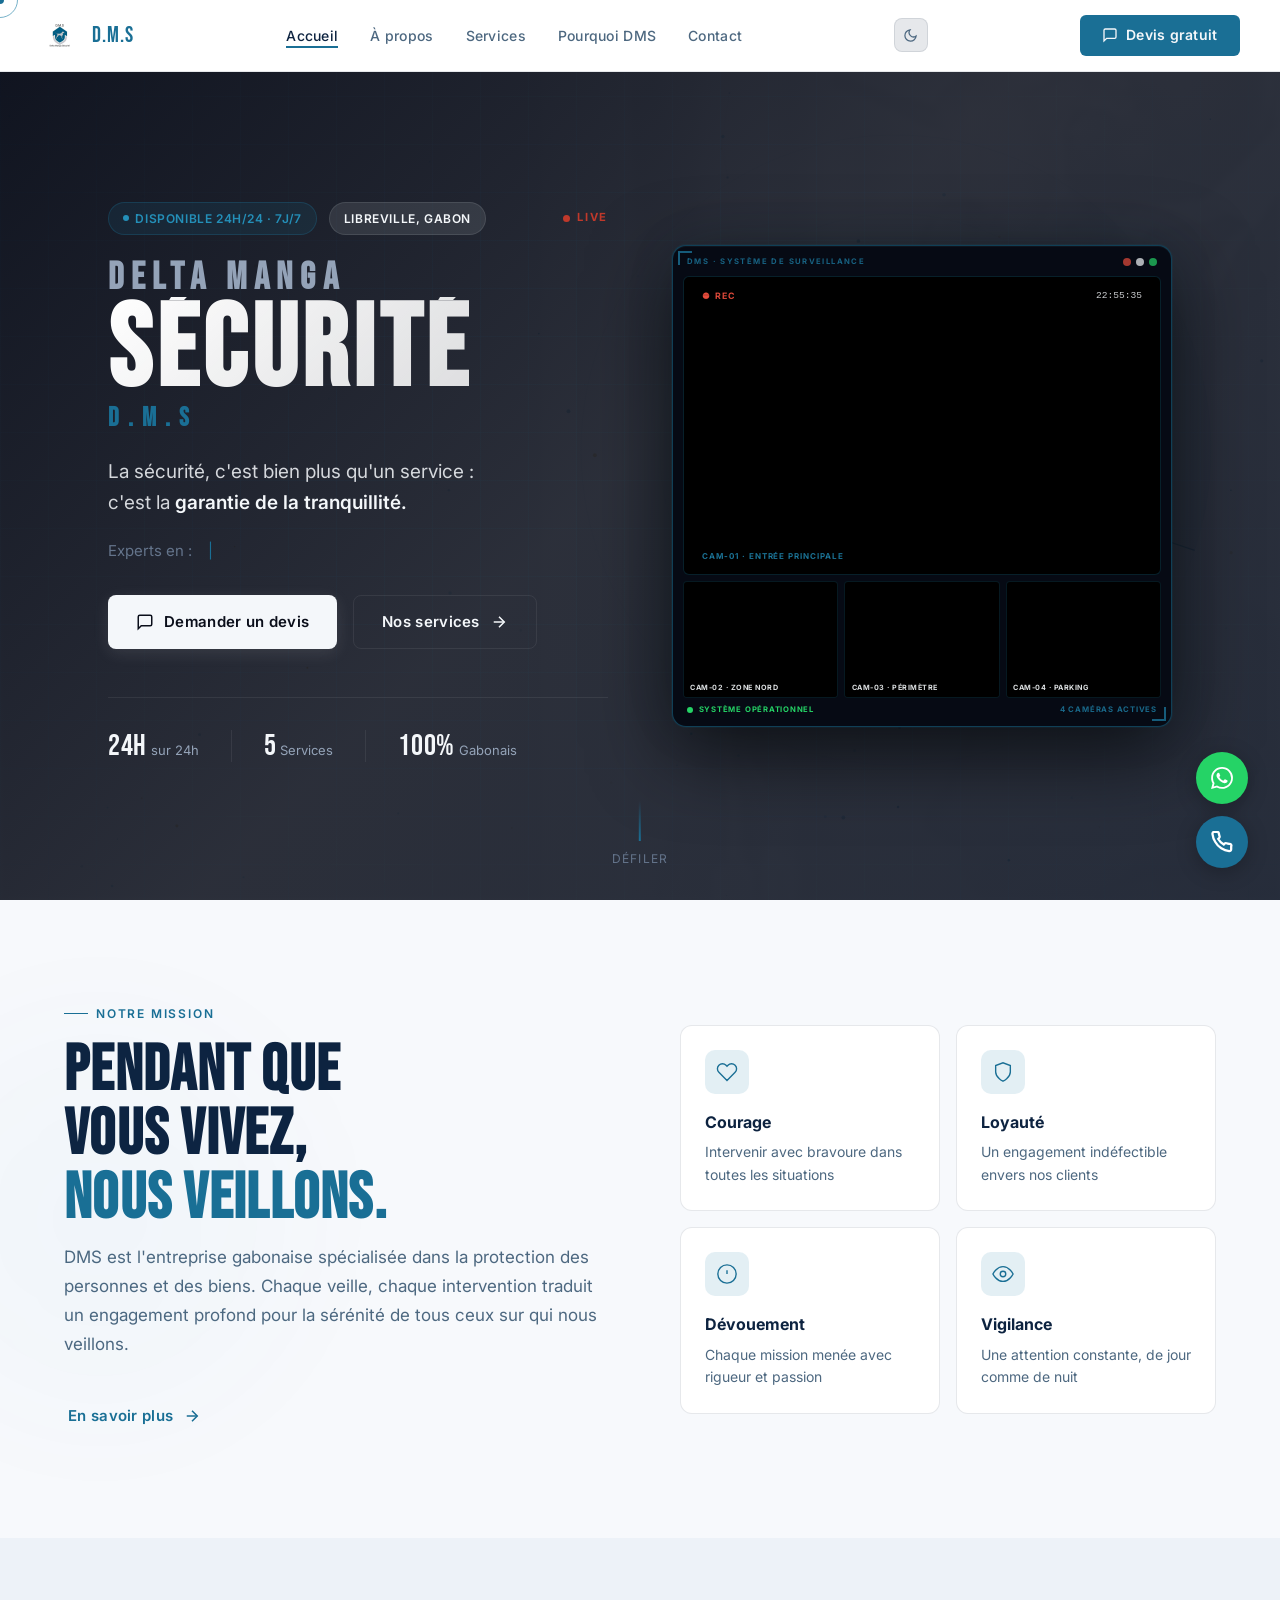
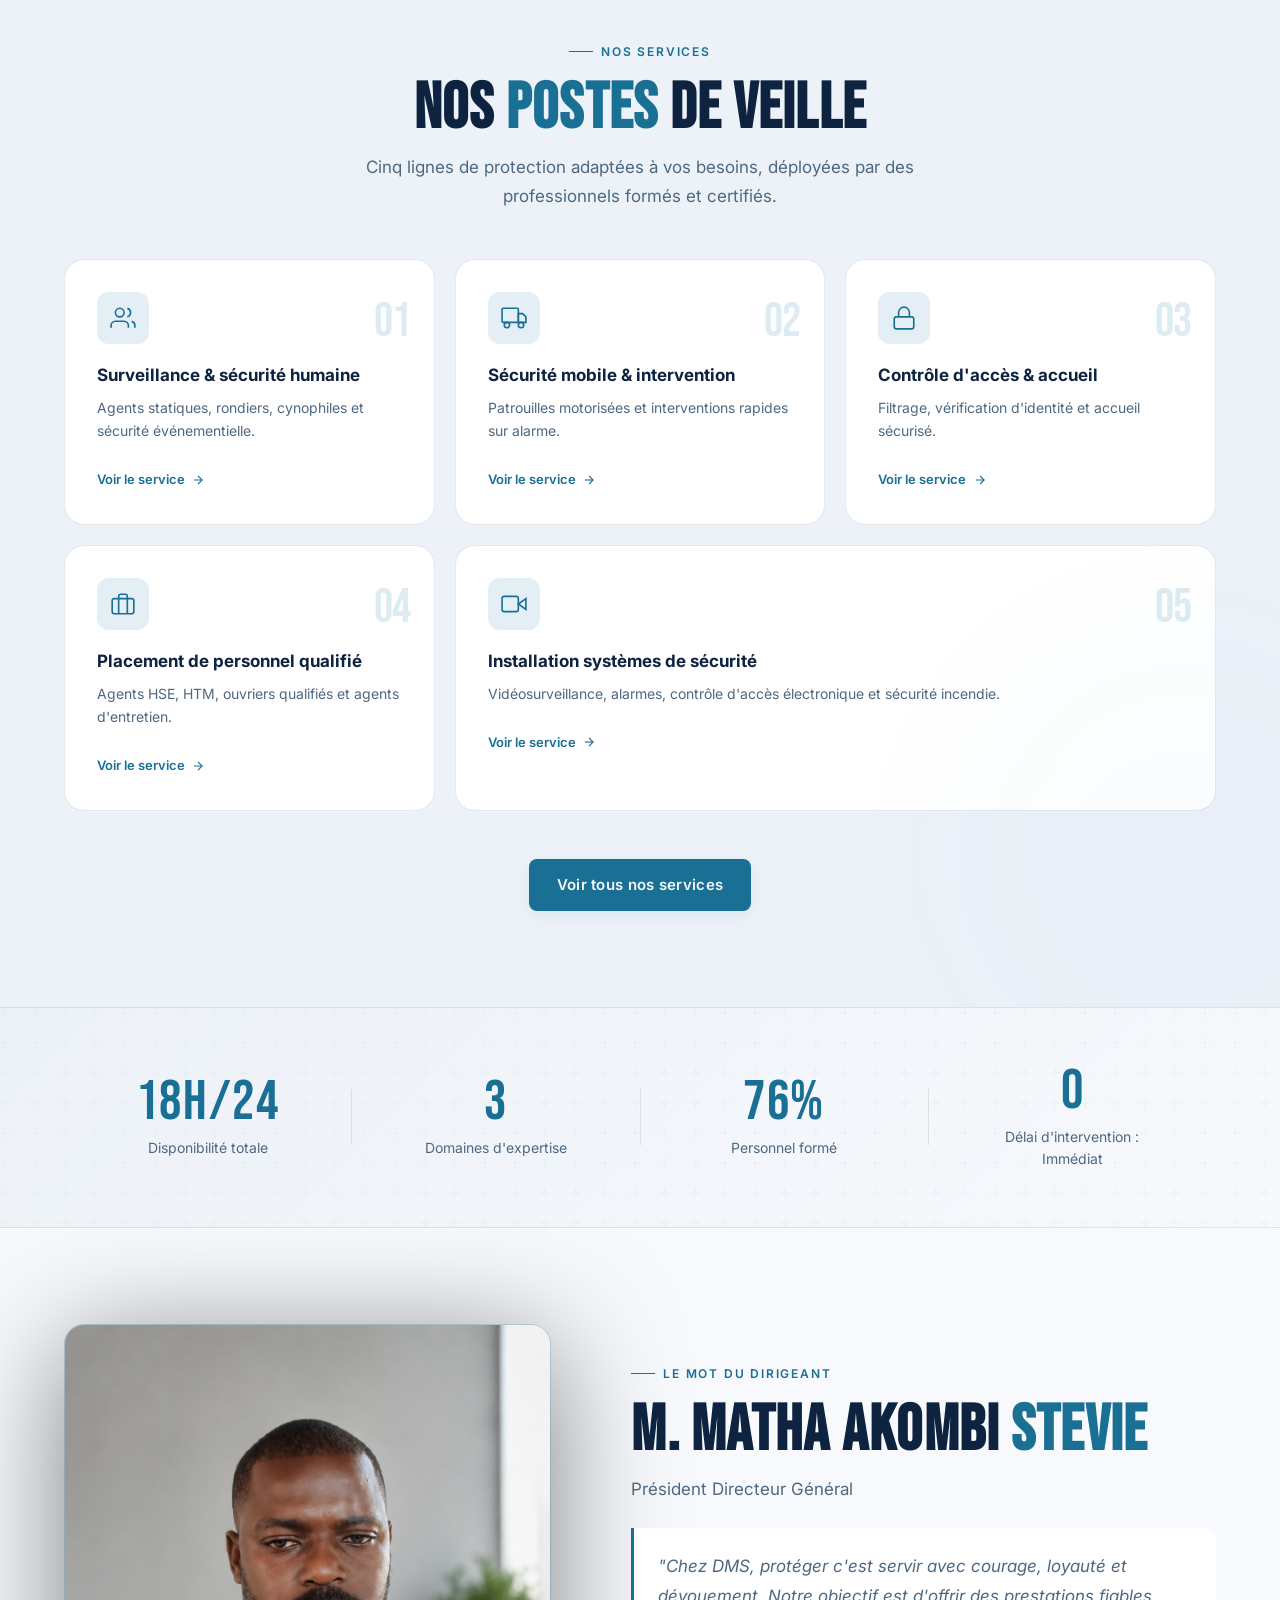
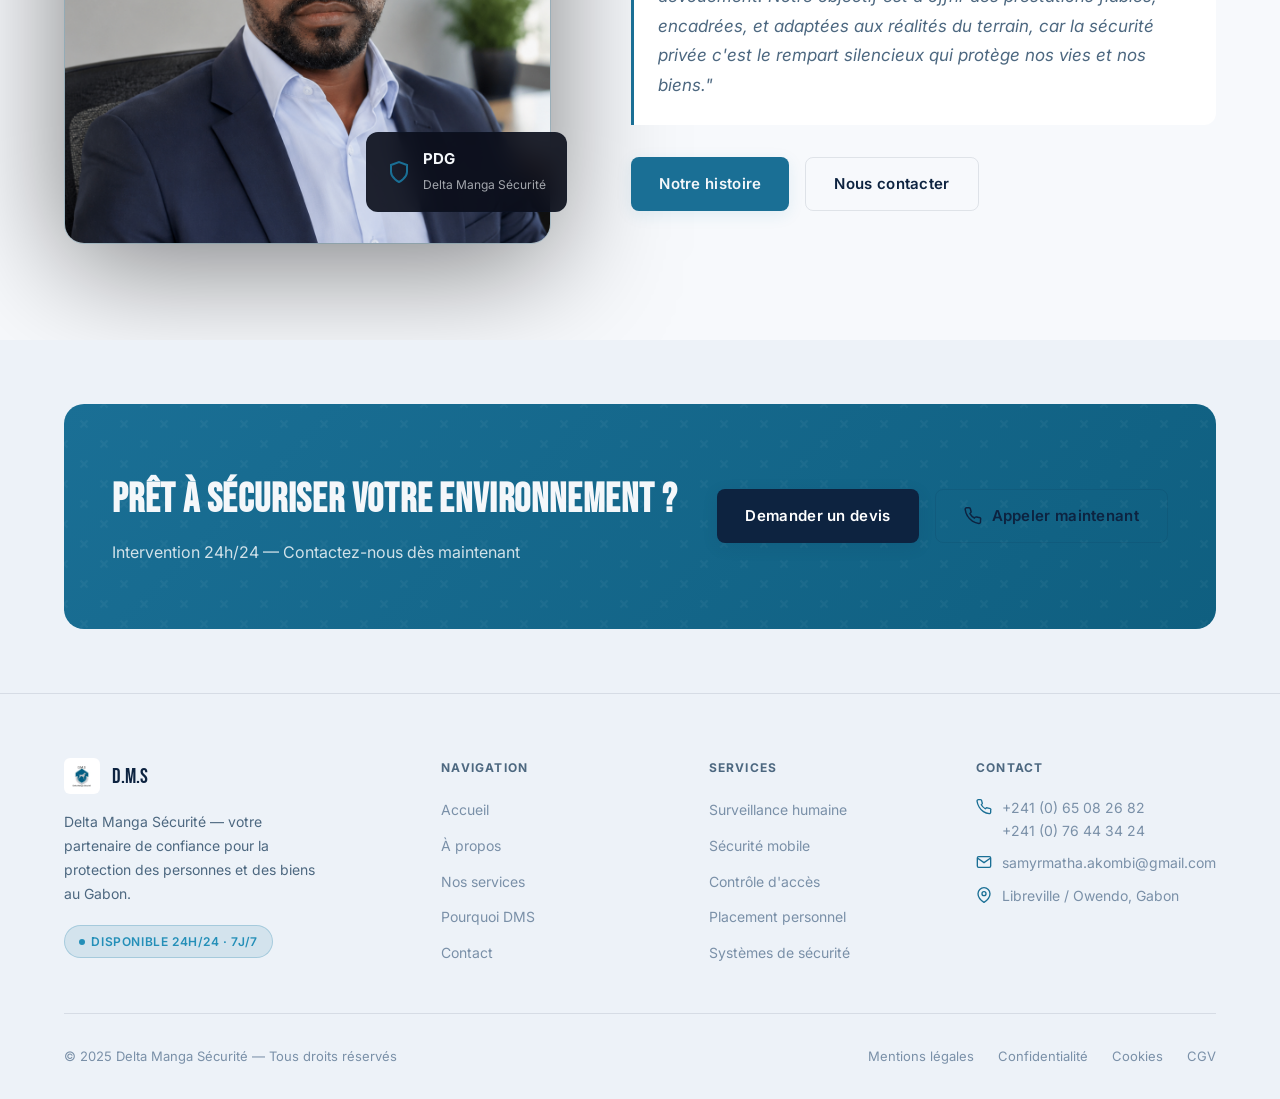
==== index.html @ adcd8670 "first commit" ====
<!DOCTYPE html>
<html lang="fr" data-theme="light">
<head>
  <meta charset="UTF-8">
  <meta name="viewport" content="width=device-width, initial-scale=1.0">
  <meta name="description" content="Delta Manga Sécurité (DMS) — Votre partenaire sécurité au Gabon. Surveillance humaine, intervention mobile, contrôle d'accès, placement de personnel qualifié à Libreville. Disponible 24h/24.">
  <meta name="keywords" content="sécurité gabon, gardiennage libreville, surveillance privée, DMS, Delta Manga Sécurité, sécurité entreprise gabon, agent de sécurité libreville, protection personnes biens gabon">
  <meta name="author" content="Delta Manga Sécurité">
  <title>Delta Manga Sécurité — Votre sécurité, notre préoccupation</title>
  <meta name="robots" content="index, follow">
  <meta name="revisit-after" content="7 days">
  <meta name="geo.region" content="GA">
  <meta name="geo.placename" content="Libreville, Gabon">
  <meta name="geo.position" content="0.3901;9.4544">
  <meta name="ICBM" content="0.3901, 9.4544">

  <!-- Open Graph -->
  <meta property="og:type" content="website">
  <meta property="og:title" content="Delta Manga Sécurité — Sécurité privée au Gabon">
  <meta property="og:description" content="Surveillance humaine, intervention mobile, contrôle d'accès, placement de personnel. Entreprise de sécurité basée à Libreville, Gabon. Disponible 24h/24.">
  <meta property="og:url" content="https://www.dms-gabon.com/">
  <meta property="og:image" content="https://www.dms-gabon.com/assets/img/og-image.jpg">
  <meta property="og:image:width" content="1200">
  <meta property="og:image:height" content="630">
  <meta property="og:locale" content="fr_FR">
  <meta property="og:site_name" content="Delta Manga Sécurité">

  <!-- Twitter Card -->
  <meta name="twitter:card" content="summary_large_image">
  <meta name="twitter:title" content="Delta Manga Sécurité — Sécurité privée au Gabon">
  <meta name="twitter:description" content="Surveillance humaine, intervention mobile, contrôle d'accès, placement de personnel. Disponible 24h/24 à Libreville, Gabon.">
  <meta name="twitter:image" content="https://www.dms-gabon.com/assets/img/og-image.jpg">

  <link rel="canonical" href="https://www.dms-gabon.com/">
  <link rel="icon" type="image/png" href="assets/img/favicon.png">
  <link rel="stylesheet" href="css/style.css">
  <link rel="stylesheet" href="css/home.css">
</head>
<body>

  <!-- Scripts injectent nav/footer -->
  <script src="js/components.js"></script>

  <!-- ═══════════════════════════════════════════════════
       HERO
  ════════════════════════════════════════════════════ -->
  <section class="hero" id="home">
    <canvas id="hero-canvas" class="hero-canvas"></canvas>

    <!-- Background layers -->
    <div class="hero-bg">
      <div class="hero-bg-img"></div>
      <video class="hero-video" autoplay muted loop playsinline aria-hidden="true">
        <source src="assets/videos/video-1.mp4" type="video/mp4">
      </video>
      <div class="hero-bg-overlay"></div>
    </div>

    <!-- Grid pattern -->
    <div class="hero-grid"></div>

    <!-- Content -->
    <div class="container">
      <div class="hero-inner">

        <div class="hero-content" data-reveal>
          <div class="hero-badge" data-reveal data-delay="100">
            <span class="badge badge-teal">
              <span class="badge-dot"></span>
              Disponible 24h/24 · 7j/7
            </span>
            <span class="badge badge-gold">Libreville, Gabon</span>
            <span class="hero-live-dot">LIVE</span>
          </div>

          <h1 class="hero-title" data-reveal data-delay="200">
            <span class="hero-title-sub">DELTA MANGA</span>
            <span class="hero-title-main">SÉCURITÉ</span>
            <span class="hero-title-accent">D.M.S</span>
          </h1>

          <p class="hero-lead" data-reveal data-delay="300">
            La sécurité, c'est bien plus qu'un service :<br>
            c'est la <em>garantie de la tranquillité.</em>
          </p>

          <p class="hero-typing-wrap" data-reveal data-delay="400">
            <span class="hero-typing-prefix">Experts en :</span>
            <span data-typing='["Surveillance humaine","Sécurité mobile","Contrôle d'\''accès","Placement de personnel","Systèmes de sécurité"]' class="hero-typing"></span>
            <span class="hero-cursor">|</span>
          </p>

          <div class="hero-actions" data-reveal data-delay="500">
            <a href="contact.html" class="btn btn-gold">
              <svg viewBox="0 0 24 24" fill="none" stroke="currentColor" stroke-width="2"><path d="M21 15a2 2 0 0 1-2 2H7l-4 4V5a2 2 0 0 1 2-2h14a2 2 0 0 1 2 2z"/></svg>
              Demander un devis
            </a>
            <a href="services.html" class="btn btn-outline">
              Nos services
              <svg viewBox="0 0 24 24" fill="none" stroke="currentColor" stroke-width="2"><line x1="5" y1="12" x2="19" y2="12"/><polyline points="12 5 19 12 12 19"/></svg>
            </a>
          </div>

          <div class="hero-stats" data-reveal data-delay="600">
            <div class="hero-stat">
              <span class="hero-stat-num"><span data-counter="24" data-suffix="h">0</span></span>
              <span class="hero-stat-label">sur 24h</span>
            </div>
            <div class="hero-stat-sep"></div>
            <div class="hero-stat">
              <span class="hero-stat-num"><span data-counter="5" data-suffix="">0</span></span>
              <span class="hero-stat-label">Services</span>
            </div>
            <div class="hero-stat-sep"></div>
            <div class="hero-stat">
              <span class="hero-stat-num"><span data-counter="100" data-suffix="%">0</span></span>
              <span class="hero-stat-label">Gabonais</span>
            </div>
          </div>
        </div>

        <!-- Surveillance Monitor Display -->
        <div class="hero-monitor-wrap" data-reveal="right" data-delay="300">
          <div class="hero-monitor">

            <div class="hero-monitor-header">
              <span class="hero-monitor-brand">DMS · Système de Surveillance</span>
              <div class="hero-monitor-controls">
                <span class="ctrl ctrl-red"></span>
                <span class="ctrl ctrl-yellow"></span>
                <span class="ctrl ctrl-green"></span>
              </div>
            </div>

            <div class="hero-monitor-screen">
              <video class="hero-monitor-video" autoplay muted loop playsinline>
                <source src="assets/videos/video-1.mp4" type="video/mp4">
              </video>
              <div class="hero-monitor-overlay">
                <div class="hero-monitor-top">
                  <span class="hero-monitor-rec">● REC</span>
                  <span class="hero-monitor-time" id="monitor-time">--:--:--</span>
                </div>
                <div class="hero-monitor-scanlines"></div>
                <div class="hero-monitor-cam-label">CAM-01 · ENTRÉE PRINCIPALE</div>
              </div>
            </div>

            <div class="hero-monitor-feeds">
              <div class="hero-feed-item">
                <video autoplay muted loop playsinline class="hero-feed-video">
                  <source src="assets/videos/video-2.mp4" type="video/mp4">
                </video>
                <span class="hero-feed-label">CAM-02 · Zone Nord</span>
              </div>
              <div class="hero-feed-item">
                <video autoplay muted loop playsinline class="hero-feed-video">
                  <source src="assets/videos/video-3.mp4" type="video/mp4">
                </video>
                <span class="hero-feed-label">CAM-03 · Périmètre</span>
              </div>
              <div class="hero-feed-item">
                <video autoplay muted loop playsinline class="hero-feed-video">
                  <source src="assets/videos/video-4.mp4" type="video/mp4">
                </video>
                <span class="hero-feed-label">CAM-04 · Parking</span>
              </div>
            </div>

            <div class="hero-monitor-statusbar">
              <span class="monitor-status-ok">Système opérationnel</span>
              <span class="monitor-status-count">4 caméras actives</span>
            </div>

          </div>
        </div>

      </div>
    </div>

    <!-- Scroll indicator -->
    <div class="hero-scroll">
      <div class="hero-scroll-line"></div>
      <span>Défiler</span>
    </div>
  </section>

  <!-- ═══════════════════════════════════════════════════
       MANIFESTE
  ════════════════════════════════════════════════════ -->
  <section class="manifeste section-pad">
    <div class="container">
      <div class="manifeste-inner">

        <div class="manifeste-left" data-reveal="left">
          <p class="section-tag">Notre mission</p>
          <h2 class="section-title">
            Pendant que<br>vous vivez,<br><span>nous veillons.</span>
          </h2>
          <p class="section-subtitle">
            DMS est l'entreprise gabonaise spécialisée dans la protection des personnes
            et des biens. Chaque veille, chaque intervention traduit un engagement profond
            pour la sérénité de tous ceux sur qui nous veillons.
          </p>
          <a href="a-propos.html" class="btn btn-ghost mt-2">
            En savoir plus
            <svg viewBox="0 0 24 24" fill="none" stroke="currentColor" stroke-width="2"><line x1="5" y1="12" x2="19" y2="12"/><polyline points="12 5 19 12 12 19"/></svg>
          </a>
        </div>

        <div class="manifeste-right" data-reveal="right">
          <!-- Values -->
          <div class="values-grid">
            <div class="value-item" data-tilt>
              <div class="value-icon">
                <svg viewBox="0 0 24 24" fill="none" stroke="currentColor" stroke-width="1.5"><path d="M20.84 4.61a5.5 5.5 0 0 0-7.78 0L12 5.67l-1.06-1.06a5.5 5.5 0 0 0-7.78 7.78l1.06 1.06L12 21.23l7.78-7.78 1.06-1.06a5.5 5.5 0 0 0 0-7.78z"/></svg>
              </div>
              <h3>Courage</h3>
              <p>Intervenir avec bravoure dans toutes les situations</p>
            </div>
            <div class="value-item" data-tilt>
              <div class="value-icon">
                <svg viewBox="0 0 24 24" fill="none" stroke="currentColor" stroke-width="1.5"><path d="M12 22s8-4 8-10V5l-8-3-8 3v7c0 6 8 10 8 10z"/></svg>
              </div>
              <h3>Loyauté</h3>
              <p>Un engagement indéfectible envers nos clients</p>
            </div>
            <div class="value-item" data-tilt>
              <div class="value-icon">
                <svg viewBox="0 0 24 24" fill="none" stroke="currentColor" stroke-width="1.5"><circle cx="12" cy="12" r="10"/><line x1="12" y1="8" x2="12" y2="12"/><line x1="12" y1="16" x2="12.01" y2="16"/></svg>
              </div>
              <h3>Dévouement</h3>
              <p>Chaque mission menée avec rigueur et passion</p>
            </div>
            <div class="value-item" data-tilt>
              <div class="value-icon">
                <svg viewBox="0 0 24 24" fill="none" stroke="currentColor" stroke-width="1.5"><path d="M1 12s4-8 11-8 11 8 11 8-4 8-11 8-11-8-11-8z"/><circle cx="12" cy="12" r="3"/></svg>
              </div>
              <h3>Vigilance</h3>
              <p>Une attention constante, de jour comme de nuit</p>
            </div>
          </div>
        </div>

      </div>
    </div>

    <!-- Glow -->
    <div class="glow-orb" style="width:400px;height:400px;left:-100px;top:50%;background:rgba(30,127,166,.06);transform:translate(0,-50%);"></div>
  </section>

  <!-- ═══════════════════════════════════════════════════
       SERVICES APERÇU
  ════════════════════════════════════════════════════ -->
  <section class="services-preview section-pad" style="background:var(--deep)">
    <div class="container">

      <div class="text-center" data-reveal>
        <p class="section-tag" style="justify-content:center">Nos services</p>
        <h2 class="section-title">Nos <span>postes</span> de veille</h2>
        <p class="section-subtitle">
          Cinq lignes de protection adaptées à vos besoins,
          déployées par des professionnels formés et certifiés.
        </p>
      </div>

      <div class="services-grid mt-3">

        <div class="service-card" data-reveal data-delay="100" data-tilt>
          <div class="service-icon">
            <svg viewBox="0 0 24 24" fill="none" stroke="currentColor" stroke-width="1.5"><path d="M17 21v-2a4 4 0 0 0-4-4H5a4 4 0 0 0-4 4v2"/><circle cx="9" cy="7" r="4"/><path d="M23 21v-2a4 4 0 0 0-3-3.87M16 3.13a4 4 0 0 1 0 7.75"/></svg>
          </div>
          <div class="service-num">01</div>
          <h3 class="service-title">Surveillance &amp; sécurité humaine</h3>
          <p class="service-desc">Agents statiques, rondiers, cynophiles et sécurité événementielle.</p>
          <a href="services.html#surveillance" class="service-link">
            Voir le service
            <svg viewBox="0 0 24 24" fill="none" stroke="currentColor" stroke-width="2" width="14"><line x1="5" y1="12" x2="19" y2="12"/><polyline points="12 5 19 12 12 19"/></svg>
          </a>
        </div>

        <div class="service-card" data-reveal data-delay="200" data-tilt>
          <div class="service-icon">
            <svg viewBox="0 0 24 24" fill="none" stroke="currentColor" stroke-width="1.5"><rect x="1" y="3" width="15" height="13" rx="1"/><polygon points="16 8 20 8 23 11 23 16 16 16 16 8"/><circle cx="5.5" cy="18.5" r="2.5"/><circle cx="18.5" cy="18.5" r="2.5"/></svg>
          </div>
          <div class="service-num">02</div>
          <h3 class="service-title">Sécurité mobile &amp; intervention</h3>
          <p class="service-desc">Patrouilles motorisées et interventions rapides sur alarme.</p>
          <a href="services.html#mobile" class="service-link">
            Voir le service
            <svg viewBox="0 0 24 24" fill="none" stroke="currentColor" stroke-width="2" width="14"><line x1="5" y1="12" x2="19" y2="12"/><polyline points="12 5 19 12 12 19"/></svg>
          </a>
        </div>

        <div class="service-card" data-reveal data-delay="300" data-tilt>
          <div class="service-icon">
            <svg viewBox="0 0 24 24" fill="none" stroke="currentColor" stroke-width="1.5"><rect x="3" y="11" width="18" height="11" rx="2" ry="2"/><path d="M7 11V7a5 5 0 0 1 10 0v4"/></svg>
          </div>
          <div class="service-num">03</div>
          <h3 class="service-title">Contrôle d'accès &amp; accueil</h3>
          <p class="service-desc">Filtrage, vérification d'identité et accueil sécurisé.</p>
          <a href="services.html#acces" class="service-link">
            Voir le service
            <svg viewBox="0 0 24 24" fill="none" stroke="currentColor" stroke-width="2" width="14"><line x1="5" y1="12" x2="19" y2="12"/><polyline points="12 5 19 12 12 19"/></svg>
          </a>
        </div>

        <div class="service-card" data-reveal data-delay="400" data-tilt>
          <div class="service-icon">
            <svg viewBox="0 0 24 24" fill="none" stroke="currentColor" stroke-width="1.5"><path d="M20 7H4a2 2 0 0 0-2 2v10a2 2 0 0 0 2 2h16a2 2 0 0 0 2-2V9a2 2 0 0 0-2-2z"/><path d="M16 21V5a2 2 0 0 0-2-2h-4a2 2 0 0 0-2 2v16"/></svg>
          </div>
          <div class="service-num">04</div>
          <h3 class="service-title">Placement de personnel qualifié</h3>
          <p class="service-desc">Agents HSE, HTM, ouvriers qualifiés et agents d'entretien.</p>
          <a href="services.html#placement" class="service-link">
            Voir le service
            <svg viewBox="0 0 24 24" fill="none" stroke="currentColor" stroke-width="2" width="14"><line x1="5" y1="12" x2="19" y2="12"/><polyline points="12 5 19 12 12 19"/></svg>
          </a>
        </div>

        <div class="service-card service-card-wide" data-reveal data-delay="500" data-tilt>
          <div class="service-icon">
            <svg viewBox="0 0 24 24" fill="none" stroke="currentColor" stroke-width="1.5"><path d="M23 7l-7 5 7 5V7z"/><rect x="1" y="5" width="15" height="14" rx="2" ry="2"/></svg>
          </div>
          <div class="service-num">05</div>
          <h3 class="service-title">Installation systèmes de sécurité</h3>
          <p class="service-desc">Vidéosurveillance, alarmes, contrôle d'accès électronique et sécurité incendie.</p>
          <a href="services.html#systemes" class="service-link">
            Voir le service
            <svg viewBox="0 0 24 24" fill="none" stroke="currentColor" stroke-width="2" width="14"><line x1="5" y1="12" x2="19" y2="12"/><polyline points="12 5 19 12 12 19"/></svg>
          </a>
        </div>

      </div>

      <div class="text-center mt-3" data-reveal>
        <a href="services.html" class="btn btn-primary">Voir tous nos services</a>
      </div>
    </div>

    <!-- Glow -->
    <div class="glow-orb" style="width:500px;height:500px;right:-150px;bottom:-100px;background:rgba(30,127,166,.05);"></div>
  </section>

  <!-- ═══════════════════════════════════════════════════
       STATS BANDE
  ════════════════════════════════════════════════════ -->
  <section class="stats-band">
    <div class="container">
      <div class="stats-band-inner">
        <div class="stats-band-item" data-reveal>
          <span class="stats-band-num" data-counter="24" data-suffix="h/24">0</span>
          <span class="stats-band-label">Disponibilité totale</span>
        </div>
        <div class="stats-band-sep"></div>
        <div class="stats-band-item" data-reveal data-delay="100">
          <span class="stats-band-num" data-counter="5" data-suffix="">0</span>
          <span class="stats-band-label">Domaines d'expertise</span>
        </div>
        <div class="stats-band-sep"></div>
        <div class="stats-band-item" data-reveal data-delay="200">
          <span class="stats-band-num" data-counter="100" data-suffix="%">0</span>
          <span class="stats-band-label">Personnel formé</span>
        </div>
        <div class="stats-band-sep"></div>
        <div class="stats-band-item" data-reveal data-delay="300">
          <span class="stats-band-num" data-counter="0" data-suffix="" id="reaction-stat">0</span>
          <span class="stats-band-label">Délai d'intervention : Immédiat</span>
        </div>
      </div>
    </div>
  </section>

  <!-- ═══════════════════════════════════════════════════
       DIRIGEANT
  ════════════════════════════════════════════════════ -->
  <section class="dirigeant section-pad">
    <div class="container">
      <div class="dirigeant-inner">

        <div class="dirigeant-img-wrap" data-reveal="left">
          <div class="dirigeant-img-bg"></div>
          <img src="assets/img/dms-owner.png" alt="M. Matha Akombi Stevie — PDG DMS" class="dirigeant-img">
          <div class="dirigeant-badge">
            <svg viewBox="0 0 24 24" fill="none" stroke="currentColor" stroke-width="2"><path d="M12 22s8-4 8-10V5l-8-3-8 3v7c0 6 8 10 8 10z"/></svg>
            <div>
              <strong>PDG</strong>
              <span>Delta Manga Sécurité</span>
            </div>
          </div>
        </div>

        <div class="dirigeant-content" data-reveal="right">
          <p class="section-tag">Le mot du dirigeant</p>
          <h2 class="section-title">
            M. Matha Akombi <span>Stevie</span>
          </h2>
          <p class="section-subtitle" style="max-width:100%">
            Président Directeur Général
          </p>
          <blockquote class="dirigeant-quote">
            <p>
              "Chez DMS, protéger c'est servir avec courage, loyauté et dévouement.
              Notre objectif est d'offrir des prestations fiables, encadrées,
              et adaptées aux réalités du terrain, car la sécurité privée c'est
              le rempart silencieux qui protège nos vies et nos biens."
            </p>
          </blockquote>
          <div class="dirigeant-actions">
            <a href="a-propos.html" class="btn btn-primary">Notre histoire</a>
            <a href="contact.html" class="btn btn-outline">Nous contacter</a>
          </div>
        </div>

      </div>
    </div>
  </section>

  <!-- ═══════════════════════════════════════════════════
       CTA FINAL
  ════════════════════════════════════════════════════ -->
  <section class="section-pad-sm" style="background:var(--deep)">
    <div class="container">
      <div class="cta-banner" data-reveal>
        <div class="cta-banner-text">
          <h2 class="cta-banner-title">Prêt à sécuriser votre environnement ?</h2>
          <p class="cta-banner-sub">Intervention 24h/24 — Contactez-nous dès maintenant</p>
        </div>
        <div class="cta-banner-actions">
          <a href="contact.html" class="btn btn-gold">Demander un devis</a>
          <a href="tel:+24165082682" class="btn btn-outline">
            <svg viewBox="0 0 24 24" fill="none" stroke="currentColor" stroke-width="2" width="16"><path d="M22 16.92v3a2 2 0 0 1-2.18 2 19.79 19.79 0 0 1-8.63-3.07A19.5 19.5 0 0 1 4.69 12 19.79 19.79 0 0 1 1.62 3.38 2 2 0 0 1 3.61 1h3a2 2 0 0 1 2 1.72c.127.96.361 1.903.7 2.81a2 2 0 0 1-.45 2.11L7.91 8.69a16 16 0 0 0 6 6l.91-.91a2 2 0 0 1 2.11-.45c.907.339 1.85.573 2.81.7A2 2 0 0 1 22 16.92z"/></svg>
            Appeler maintenant
          </a>
        </div>
      </div>
    </div>
  </section>

  <script src="js/main.js"></script>
</body>
</html>
---- css/style.css ----
/* ============================================================
   DMS — DELTA MANGA SÉCURITÉ — Design System
   ============================================================ */

@import url('https://fonts.googleapis.com/css2?family=Bebas+Neue&family=Inter:wght@300;400;500;600;700;800&display=swap');

/* ── Variables (Light mode — default) ──────────────────── */
:root {
  --night:        #F7F9FC;
  --deep:         #EDF2F8;
  --marine:       #E2EAF4;
  --surface:      #FFFFFF;
  --teal:         #1A6F95;
  --teal-light:   #248FB8;
  --teal-glow:    rgba(30,127,166,.1);
  --gold:         #0D2340;
  --gold-light:   #1A3860;
  --gold-glow:    rgba(13,35,64,.1);
  --gold-btn-text:#FFFFFF;
  --white:        #0D2340;
  --muted:        #4D6880;
  --dim:          #7A90A8;
  --red:          #C0392B;
  --border:       rgba(13,35,64,.1);
  --border-teal:  rgba(30,127,166,.2);

  --font-title:   'Bebas Neue', sans-serif;
  --font-body:    'Inter', sans-serif;

  --ease:         cubic-bezier(0.16,1,0.3,1);
  --ease-in:      cubic-bezier(0.4,0,1,1);
  --fast:         150ms;
  --mid:          300ms;
  --slow:         600ms;
  --slower:       900ms;

  --nav-h:        72px;
  --container:    1200px;
  --radius:       12px;
  --radius-lg:    20px;
}

/* ── Dark Mode ──────────────────────────────────────────── */
html[data-theme="dark"] {
  --night:        #0A0E1A;
  --deep:         #0D1526;
  --marine:       #111827;
  --surface:      #151f35;
  --teal:         #1E7FA6;
  --teal-light:   #2DA8D8;
  --teal-glow:    rgba(30,127,166,.25);
  --gold:         #F4F7FA;
  --gold-light:   #FFFFFF;
  --gold-glow:    rgba(244,247,250,.1);
  --gold-btn-text:#0A0E1A;
  --white:        #F4F7FA;
  --muted:        #94A3B8;
  --dim:          #64748B;
  --red:          #C0392B;
  --border:       rgba(255,255,255,.07);
  --border-teal:  rgba(30,127,166,.3);
}

/* ── Reset ─────────────────────────────────────────────── */
*, *::before, *::after { box-sizing: border-box; margin: 0; padding: 0; }
html { scroll-behavior: smooth; font-size: 16px; }
body {
  font-family: var(--font-body);
  background: var(--night);
  color: var(--white);
  line-height: 1.6;
  overflow-x: hidden;
  cursor: none;
  transition: background .35s var(--ease), color .35s var(--ease);
}
img { display: block; max-width: 100%; }
a { text-decoration: none; color: inherit; }
ul { list-style: none; }
button { cursor: none; border: none; background: none; font-family: inherit; }
input, textarea, select { font-family: inherit; }

/* ── Custom Cursor ──────────────────────────────────────── */
.cursor-dot {
  position: fixed; z-index: 9999;
  width: 8px; height: 8px;
  background: var(--teal);
  border-radius: 50%;
  pointer-events: none;
  transform: translate(-50%,-50%);
  transition: transform .1s, width .2s var(--ease), height .2s var(--ease), background .2s;
}
.cursor-ring {
  position: fixed; z-index: 9998;
  width: 36px; height: 36px;
  border: 1.5px solid rgba(30,127,166,.6);
  border-radius: 50%;
  pointer-events: none;
  transform: translate(-50%,-50%);
  transition: transform .12s var(--ease), width .3s var(--ease), height .3s var(--ease), border-color .3s;
}
.cursor-dot.active  { width: 6px; height: 6px; background: var(--teal); }
.cursor-ring.active { width: 52px; height: 52px; border-color: var(--teal-light); }
@media (hover:none) { .cursor-dot,.cursor-ring { display:none; } body { cursor: auto; } button { cursor: pointer; } }

/* ── Page Loader (always dark) ──────────────────────────── */
#loader {
  position: fixed; inset: 0; z-index: 10000;
  background: #0A0E1A;
  display: flex; flex-direction: column; align-items: center; justify-content: center;
  gap: 1.5rem;
  transition: opacity .6s var(--ease), visibility .6s;
}
#loader.hidden { opacity: 0; visibility: hidden; }
.loader-logo {
  width: 80px; height: 80px;
  border-radius: 50%;
  display: flex; align-items: center; justify-content: center;
  animation: loaderPulse 1.4s ease-in-out infinite;
}
.loader-logo img { width: 60px; border-radius: 8px; }
.loader-bar {
  width: 200px; height: 2px;
  background: rgba(255,255,255,.1);
  border-radius: 2px; overflow: hidden;
}
.loader-bar-fill {
  height: 100%;
  background: linear-gradient(90deg, #1E7FA6, #F4F7FA);
  border-radius: 2px;
  animation: loaderFill 1.6s var(--ease) forwards;
}
.loader-text { font-size: .75rem; letter-spacing: .2em; color: #94A3B8; text-transform: uppercase; }
@keyframes loaderPulse { 0%,100%{box-shadow:0 0 0 0 rgba(30,127,166,.4)}50%{box-shadow:0 0 0 20px transparent} }
@keyframes loaderFill { from{width:0} to{width:100%} }

/* ── Scanlines (dark mode only) ─────────────────────────── */
html[data-theme="dark"] body::after {
  content: '';
  position: fixed; inset: 0; z-index: 1;
  background: repeating-linear-gradient(0deg,transparent,transparent 2px,rgba(0,0,0,.03) 2px,rgba(0,0,0,.03) 4px);
  pointer-events: none;
}

/* ── Container ──────────────────────────────────────────── */
.container { max-width: var(--container); margin: 0 auto; padding: 0 1.5rem; }

/* ── Navigation ─────────────────────────────────────────── */
.nav {
  position: fixed; top: 0; left: 0; right: 0; z-index: 1000;
  height: var(--nav-h);
  display: flex; align-items: center;
  padding: 0 2rem;
  background: var(--surface);
  border-bottom: 1px solid var(--border);
  transition: background .4s var(--ease), box-shadow .4s, border-color .4s;
}
html[data-theme="dark"] .nav {
  background: #0A0E1A;
}
.nav.scrolled {
  background: rgba(255,255,255,.97);
  backdrop-filter: blur(16px);
  box-shadow: 0 4px 24px rgba(0,0,0,.1);
  border-bottom-color: transparent;
}
html[data-theme="dark"] .nav.scrolled {
  background: rgba(10,14,26,.97);
  backdrop-filter: blur(16px);
  box-shadow: 0 1px 0 var(--border), 0 4px 24px rgba(0,0,0,.5);
  border-bottom-color: transparent;
}
.nav-inner {
  width: 100%; max-width: var(--container);
  margin: 0 auto;
  display: flex; align-items: center; justify-content: space-between;
}
.nav-logo {
  display: flex; align-items: center; gap: .75rem;
  font-family: var(--font-title);
  font-size: 1.4rem; letter-spacing: .05em;
  transition: opacity .2s;
}
.nav-logo:hover { opacity: .85; }
.nav-logo img { width: 40px; height: 40px; object-fit: contain; border-radius: 6px; }
.nav-logo span { color: var(--teal); }

.nav-links { display: flex; align-items: center; gap: 2rem; }
.nav-link {
  font-size: .875rem; font-weight: 500;
  color: var(--muted);
  position: relative; transition: color .2s;
  letter-spacing: .02em;
}
.nav-link::after {
  content: ''; position: absolute; bottom: -4px; left: 0;
  width: 0; height: 1.5px;
  background: var(--teal);
  transition: width .3s var(--ease);
}
.nav-link:hover, .nav-link.active { color: var(--white); }
.nav-link:hover::after, .nav-link.active::after { width: 100%; }

.nav-cta {
  display: inline-flex; align-items: center; gap: .5rem;
  padding: .6rem 1.4rem;
  background: var(--teal); color: #F4F7FA;
  border-radius: 6px;
  font-size: .875rem; font-weight: 600; letter-spacing: .02em;
  transition: background .2s, transform .2s, box-shadow .2s;
}
.nav-cta:hover { background: var(--teal-light); transform: translateY(-1px); box-shadow: 0 8px 24px var(--teal-glow); }

/* ── Theme Toggle ───────────────────────────────────────── */
.nav-theme-toggle {
  width: 34px; height: 34px;
  border-radius: 8px;
  display: flex; align-items: center; justify-content: center;
  background: var(--border);
  color: var(--muted);
  border: 1px solid var(--border);
  transition: background .2s, color .2s, transform .2s;
  flex-shrink: 0;
  cursor: pointer !important;
}
.nav-theme-toggle:hover { background: var(--teal-glow); color: var(--teal); transform: scale(1.05); }
.nav-theme-toggle svg { width: 15px; height: 15px; pointer-events: none; }
.theme-icon-moon { display: block; }
.theme-icon-sun  { display: none; }
html[data-theme="dark"] .theme-icon-moon { display: none; }
html[data-theme="dark"] .theme-icon-sun  { display: block; }

.nav-hamburger {
  display: none; flex-direction: column; gap: 5px;
  width: 32px; padding: 4px 0;
}
.nav-hamburger span {
  display: block; height: 2px; background: var(--white);
  border-radius: 2px;
  transition: transform .3s var(--ease), opacity .3s, width .3s;
}
.nav-hamburger.open span:nth-child(1) { transform: translateY(7px) rotate(45deg); }
.nav-hamburger.open span:nth-child(2) { opacity: 0; width: 0; }
.nav-hamburger.open span:nth-child(3) { transform: translateY(-7px) rotate(-45deg); }

.nav-drawer {
  position: fixed; top: var(--nav-h); left: 0; right: 0;
  background: var(--night);
  backdrop-filter: blur(20px);
  border-bottom: 1px solid var(--border);
  padding: 2rem 1.5rem;
  display: flex; flex-direction: column; gap: 1rem;
  transform: translateY(-110%);
  transition: transform .4s var(--ease);
  z-index: 999;
}
html[data-theme="dark"] .nav-drawer { background: rgba(10,14,26,.97); }
.nav-drawer.open { transform: translateY(0); }
.nav-drawer .nav-link {
  font-size: 1.125rem; color: var(--white);
  padding: .75rem 0; border-bottom: 1px solid var(--border);
}
.nav-drawer .nav-cta { width: fit-content; margin-top: .5rem; }

/* ── Section Commons ────────────────────────────────────── */
section { position: relative; overflow: hidden; }
.section-pad { padding: 6rem 0; }
.section-pad-sm { padding: 4rem 0; }

.section-tag {
  display: inline-flex; align-items: center; gap: .5rem;
  font-size: .75rem; font-weight: 600;
  letter-spacing: .15em; text-transform: uppercase;
  color: var(--teal); margin-bottom: 1rem;
}
.section-tag::before { content: ''; display: block; width: 24px; height: 1.5px; background: var(--teal); }

.section-title {
  font-family: var(--font-title);
  font-size: clamp(2.5rem, 5vw, 4rem);
  letter-spacing: .02em; line-height: 1;
  color: var(--white);
}
.section-title span { color: var(--teal); }
.section-title .gold { color: var(--gold); }

.section-subtitle {
  font-size: 1.0625rem; color: var(--muted);
  max-width: 560px; line-height: 1.7; margin-top: .75rem;
}

/* ── Reveal Animations ──────────────────────────────────── */
[data-reveal] { opacity:0; transform:translateY(32px); transition:opacity .7s var(--ease),transform .7s var(--ease); }
[data-reveal="left"]  { transform:translateX(-32px); }
[data-reveal="right"] { transform:translateX(32px); }
[data-reveal="scale"] { transform:scale(.95) translateY(16px); }
[data-reveal].revealed { opacity:1; transform:translateY(0) translateX(0) scale(1); }
[data-delay="100"]{transition-delay:.1s}[data-delay="200"]{transition-delay:.2s}
[data-delay="300"]{transition-delay:.3s}[data-delay="400"]{transition-delay:.4s}
[data-delay="500"]{transition-delay:.5s}[data-delay="600"]{transition-delay:.6s}

/* ── Buttons ────────────────────────────────────────────── */
.btn {
  display: inline-flex; align-items: center; gap: .625rem;
  padding: .875rem 1.75rem;
  border-radius: 8px; font-weight: 600; font-size: .9375rem;
  letter-spacing: .02em;
  transition: all .25s var(--ease);
  position: relative; overflow: hidden;
}
.btn::after { content:''; position:absolute; inset:0; background:rgba(255,255,255,0); transition:background .2s; }
.btn:hover::after { background:rgba(255,255,255,.06); }

.btn-primary { background:var(--teal); color:#F4F7FA; box-shadow:0 4px 16px var(--teal-glow); }
.btn-primary:hover { background:var(--teal-light); transform:translateY(-2px); box-shadow:0 8px 28px var(--teal-glow); }

.btn-gold { background:var(--gold); color:var(--gold-btn-text); box-shadow:0 4px 16px var(--gold-glow); }
.btn-gold:hover { background:var(--gold-light); transform:translateY(-2px); box-shadow:0 8px 28px var(--gold-glow); }

.btn-outline { border:1.5px solid var(--border); color:var(--white); background:transparent; }
.btn-outline:hover { border-color:var(--teal); color:var(--teal); transform:translateY(-2px); }

.btn-ghost { color:var(--teal); background:transparent; padding:.875rem .25rem; }
.btn-ghost:hover { color:var(--teal-light); }
.btn svg { width:18px; height:18px; flex-shrink:0; }

.ripple {
  position:absolute; border-radius:50%;
  background:rgba(255,255,255,.15);
  transform:scale(0); animation:rippleAnim .5s linear; pointer-events:none;
}
@keyframes rippleAnim { to{transform:scale(4);opacity:0} }

/* ── Cards ──────────────────────────────────────────────── */
.card {
  background:var(--surface); border:1px solid var(--border);
  border-radius:var(--radius-lg); padding:2rem;
  transition:transform .3s var(--ease),box-shadow .3s var(--ease),border-color .3s;
  box-shadow:0 2px 12px rgba(0,0,0,.06);
}
.card:hover {
  transform:translateY(-6px); border-color:var(--border-teal);
  box-shadow:0 20px 48px rgba(0,0,0,.12),0 0 0 1px var(--border-teal);
}
html[data-theme="dark"] .card { box-shadow:none; }
html[data-theme="dark"] .card:hover {
  box-shadow:0 20px 48px rgba(0,0,0,.4),0 0 0 1px var(--border-teal),inset 0 1px 0 rgba(255,255,255,.06);
}

/* ── Stats ──────────────────────────────────────────────── */
.stat-number { font-family:var(--font-title); font-size:3.5rem; letter-spacing:.02em; line-height:1; color:var(--teal); }
.stat-number .unit { color:var(--white); }
.stat-label { font-size:.875rem; color:var(--muted); margin-top:.25rem; }

/* ── Divider ────────────────────────────────────────────── */
.divider { height:1px; background:linear-gradient(90deg,transparent,var(--teal),transparent); margin:0; opacity:.3; }

/* ── Badge ──────────────────────────────────────────────── */
.badge {
  display:inline-flex; align-items:center; gap:.4rem;
  padding:.35rem .875rem; border-radius:100px;
  font-size:.75rem; font-weight:600; letter-spacing:.05em; text-transform:uppercase;
}
.badge-teal { background:rgba(30,127,166,.12); color:var(--teal-light); border:1px solid rgba(30,127,166,.25); }
.badge-gold { background:var(--gold-glow); color:var(--gold); border:1px solid var(--gold-glow); }
html[data-theme="dark"] .badge-gold { background:rgba(244,247,250,.1); color:#F4F7FA; border-color:rgba(244,247,250,.2); }
.badge-red  { background:rgba(192,57,43,.12); color:#E74C3C; border:1px solid rgba(192,57,43,.25); }
.badge-dot { width:6px; height:6px; border-radius:50%; background:currentColor; animation:dotPulse 2s ease-in-out infinite; }
@keyframes dotPulse { 0%,100%{opacity:1}50%{opacity:.4} }

/* ── Float buttons ──────────────────────────────────────── */
.float-actions { position:fixed; bottom:2rem; right:2rem; display:flex; flex-direction:column; gap:.75rem; z-index:500; }
.float-btn {
  width:52px; height:52px; border-radius:50%;
  display:flex; align-items:center; justify-content:center;
  box-shadow:0 4px 20px rgba(0,0,0,.25);
  transition:transform .25s var(--ease),box-shadow .25s;
  cursor:pointer !important;
}
.float-btn:hover { transform:scale(1.1); }
.float-btn-wa { background:#25D366; }
.float-btn-call { background:var(--teal); }
.float-btn svg { width:22px; height:22px; color:white; }

/* ── Footer ─────────────────────────────────────────────── */
.footer {
  background:var(--deep);
  border-top:1px solid var(--border);
  padding:4rem 0 2rem;
}
html[data-theme="dark"] .footer { background:#060810; }
.footer-grid { display:grid; grid-template-columns:1.5fr 1fr 1fr 1fr; gap:3rem; margin-bottom:3rem; }
.footer-logo { display:flex; align-items:center; gap:.75rem; font-family:var(--font-title); font-size:1.3rem; margin-bottom:1rem; }
.footer-logo img { width:36px; border-radius:6px; }
.footer-tagline { font-size:.875rem; color:var(--muted); line-height:1.7; max-width:260px; }
.footer-col-title { font-size:.75rem; font-weight:700; letter-spacing:.1em; text-transform:uppercase; color:var(--muted); margin-bottom:1.25rem; }
.footer-links { display:flex; flex-direction:column; gap:.625rem; }
.footer-link { font-size:.875rem; color:var(--dim); transition:color .2s; }
.footer-link:hover { color:var(--teal); }
.footer-contact-item { display:flex; align-items:flex-start; gap:.625rem; font-size:.875rem; color:var(--dim); margin-bottom:.625rem; }
.footer-contact-item svg { width:16px; height:16px; color:var(--teal); flex-shrink:0; margin-top:2px; }
.footer-bottom { padding-top:2rem; border-top:1px solid var(--border); display:flex; align-items:center; justify-content:space-between; font-size:.8125rem; color:var(--dim); }
.footer-bottom-links { display:flex; gap:1.5rem; }
.footer-bottom-links a:hover { color:var(--muted); }

/* ── Glow orb ───────────────────────────────────────────── */
.glow-orb {
  position:absolute; border-radius:50%; filter:blur(80px); pointer-events:none;
  animation:orbDrift 8s ease-in-out infinite alternate;
}
html:not([data-theme="dark"]) .glow-orb { opacity:.4; }
@keyframes orbDrift { from{transform:translate(0,0) scale(1)} to{transform:translate(20px,30px) scale(1.1)} }

/* ── Utility ────────────────────────────────────────────── */
.text-teal{color:var(--teal)}.text-gold{color:var(--gold)}.text-muted{color:var(--muted)}.text-white{color:var(--white)}.text-center{text-align:center}
.text-center .section-subtitle{margin-left:auto;margin-right:auto}
.grid-2{display:grid;grid-template-columns:repeat(2,1fr);gap:1.5rem}
.grid-3{display:grid;grid-template-columns:repeat(3,1fr);gap:1.5rem}
.grid-4{display:grid;grid-template-columns:repeat(4,1fr);gap:1.5rem}
.grid-5{display:grid;grid-template-columns:repeat(5,1fr);gap:1.5rem}
.flex-center{display:flex;align-items:center;justify-content:center}
.flex-between{display:flex;align-items:center;justify-content:space-between}
.gap-1{gap:1rem}.gap-2{gap:2rem}
.mt-1{margin-top:1rem}.mt-2{margin-top:2rem}.mt-3{margin-top:3rem}.mt-half{margin-top:.5rem}

/* ── CTA Banner ─────────────────────────────────────────── */
.cta-banner {
  background:linear-gradient(135deg,var(--teal) 0%,#0f5f80 100%);
  border-radius:var(--radius-lg); padding:4rem 3rem;
  position:relative; overflow:hidden;
  display:flex; align-items:center; justify-content:space-between; gap:2rem;
}
.cta-banner::before {
  content:''; position:absolute; inset:0;
  background:url("data:image/svg+xml,%3Csvg width='40' height='40' viewBox='0 0 40 40' xmlns='http://www.w3.org/2000/svg'%3E%3Cg fill='none' fill-rule='evenodd'%3E%3Cg fill='%23ffffff' fill-opacity='0.04'%3E%3Cpath d='M0 38.59l2.83-2.83 1.41 1.41L1.41 40H0v-1.41zM0 1.4l2.83 2.83 1.41-1.41L1.41 0H0v1.41zM38.59 40l-2.83-2.83 1.41-1.41L40 38.59V40h-1.41zM40 1.41l-2.83 2.83-1.41-1.41L38.59 0H40v1.41zM20 18.6l2.83-2.83 1.41 1.41L21.41 20l2.83 2.83-1.41 1.41L20 21.41l-2.83 2.83-1.41-1.41L18.59 20l-2.83-2.83 1.41-1.41L20 18.59z'/%3E%3C/g%3E%3C/g%3E%3C/svg%3E");
}
.cta-banner-text { position:relative; }
.cta-banner-title { font-family:var(--font-title); font-size:2.5rem; letter-spacing:.02em; color:#F4F7FA; }
.cta-banner-sub { color:rgba(255,255,255,.8); margin-top:.5rem; }
.cta-banner-actions { display:flex; gap:1rem; flex-shrink:0; position:relative; }

/* ── Responsive ─────────────────────────────────────────── */
@media (max-width:1024px) {
  .footer-grid { grid-template-columns:1fr 1fr; }
  .grid-4,.grid-5 { grid-template-columns:repeat(2,1fr); }
}
@media (max-width:768px) {
  :root { --nav-h:64px; }
  .nav-links,.nav-cta { display:none; }
  .nav-hamburger { display:flex; }
  .section-pad { padding:4rem 0; }
  .grid-2,.grid-3 { grid-template-columns:1fr; }
  .footer-grid { grid-template-columns:1fr; gap:2rem; }
  .footer-bottom { flex-direction:column; gap:1rem; text-align:center; }
  .cta-banner { flex-direction:column; text-align:center; padding:3rem 1.5rem; }
  .cta-banner-actions { justify-content:center; flex-wrap:wrap; }
}
@media (max-width:480px) {
  .container { padding:0 1rem; }
  .btn { padding:.75rem 1.25rem; font-size:.875rem; }
  .float-actions { bottom:1.5rem; right:1.5rem; }
}
@media (prefers-reduced-motion:reduce) {
  *,*::before,*::after { animation-duration:.01ms !important; transition-duration:.01ms !important; }
  [data-reveal] { opacity:1; transform:none; }
}
---- css/home.css ----
/* ============================================================
   DMS — Accueil Page Styles
   ============================================================ */

/* ── Hero always dark (override theme) ─────────────────── */
.hero {
  --white:        #F4F7FA;
  --muted:        #94A3B8;
  --dim:          #64748B;
  --border:       rgba(255,255,255,.07);
  --border-teal:  rgba(30,127,166,.3);
  --gold:         #F4F7FA;
  --gold-light:   #FFFFFF;
  --gold-glow:    rgba(244,247,250,.1);
  --gold-btn-text:#0A0E1A;
}

/* ── Hero ───────────────────────────────────────────────── */
.hero {
  position: relative;
  min-height: 100dvh;
  display: flex; align-items: center;
  padding-top: var(--nav-h);
  overflow: hidden;
}

.hero-canvas {
  position: absolute; inset: 0;
  width: 100%; height: 100%;
  z-index: 0;
  pointer-events: none;
}

.hero-bg {
  position: absolute; inset: 0; z-index: 0;
}
.hero-bg-img {
  position: absolute; inset: 0;
  background: url('../assets/img/hero-dms.jpg') center/cover no-repeat;
  opacity: .06;
  filter: blur(2px) saturate(.4);
}
.hero-bg-overlay {
  position: absolute; inset: 0;
  background: linear-gradient(
    135deg,
    rgba(10,14,26,.98) 0%,
    rgba(10,14,26,.85) 50%,
    rgba(17,24,39,.9) 100%
  );
}

.hero-grid {
  position: absolute; inset: 0; z-index: 0;
  background-image:
    linear-gradient(rgba(30,127,166,.04) 1px, transparent 1px),
    linear-gradient(90deg, rgba(30,127,166,.04) 1px, transparent 1px);
  background-size: 48px 48px;
  mask-image: radial-gradient(ellipse 80% 80% at 50% 50%, black 30%, transparent 100%);
}

.hero-inner {
  position: relative; z-index: 1;
  display: grid; grid-template-columns: 1fr 1fr;
  align-items: center;
  gap: 4rem;
  padding: 5rem 0;
}

/* Hero content */
.hero-badge {
  display: flex; align-items: center; gap: .75rem;
  flex-wrap: wrap;
  margin-bottom: 1.5rem;
}

.hero-title {
  display: flex; flex-direction: column;
  line-height: 1;
  margin-bottom: 1.5rem;
}
.hero-title-sub {
  font-family: var(--font-title);
  font-size: clamp(1.5rem, 3vw, 2.5rem);
  letter-spacing: .2em;
  color: var(--muted);
  text-transform: uppercase;
}
.hero-title-main {
  font-family: var(--font-title);
  font-size: clamp(4rem, 9vw, 8rem);
  letter-spacing: .04em;
  color: var(--white);
  text-transform: uppercase;
  line-height: .95;
  background: linear-gradient(135deg, #fff 0%, rgba(255,255,255,.8) 100%);
  -webkit-background-clip: text;
  -webkit-text-fill-color: transparent;
  background-clip: text;
}
.hero-title-accent {
  font-family: var(--font-title);
  font-size: clamp(1.25rem, 2vw, 1.75rem);
  letter-spacing: .35em;
  color: var(--teal);
}

.hero-lead {
  font-size: clamp(1rem, 1.5vw, 1.1875rem);
  color: rgba(244,247,250,.85);
  line-height: 1.65;
  max-width: 480px;
  margin-bottom: 1.25rem;
}
.hero-lead em { color: var(--gold); font-style: normal; font-weight: 600; }

.hero-typing-wrap {
  display: flex; align-items: center; gap: .5rem;
  font-size: .9375rem;
  color: var(--muted);
  margin-bottom: 2rem;
  min-height: 1.5em;
}
.hero-typing-prefix { color: var(--dim); }
.hero-typing { color: var(--teal-light); font-weight: 600; }
.hero-cursor {
  color: var(--teal);
  animation: blink .7s step-end infinite;
}
@keyframes blink { 0%,100%{opacity:1} 50%{opacity:0} }

.hero-actions {
  display: flex; gap: 1rem; flex-wrap: wrap;
  margin-bottom: 3rem;
}

.hero-stats {
  display: flex; align-items: center; gap: 2rem;
  padding-top: 1.5rem;
  border-top: 1px solid var(--border);
}
.hero-stat-num {
  font-family: var(--font-title);
  font-size: 1.875rem;
  color: var(--gold);
  letter-spacing: .02em;
}
.hero-stat-label { font-size: .8125rem; color: var(--muted); }
.hero-stat-sep { width: 1px; height: 32px; background: var(--border); }

/* Hero image */
.hero-img-wrap {
  position: relative;
  display: flex; justify-content: center;
  transition: transform .5s var(--ease);
}
.hero-img-glow {
  position: absolute;
  width: 70%; height: 70%;
  background: radial-gradient(ellipse, var(--teal-glow) 0%, transparent 70%);
  bottom: 0; left: 50%;
  transform: translateX(-50%);
  filter: blur(30px);
  animation: glowPulse 4s ease-in-out infinite;
}
@keyframes glowPulse { 0%,100%{opacity:.6} 50%{opacity:1} }

.hero-img {
  width: 90%; max-width: 500px;
  height: 580px;
  object-fit: cover;
  object-position: top center;
  border-radius: var(--radius-lg);
  border: 1px solid var(--border-teal);
  position: relative; z-index: 1;
  filter: drop-shadow(0 20px 60px rgba(0,0,0,.6));
}

/* Floating cards on hero image */
.hero-img-card {
  position: absolute; z-index: 2;
  background: rgba(10,14,26,.85);
  backdrop-filter: blur(12px);
  border: 1px solid var(--border);
  border-radius: var(--radius);
  padding: .875rem 1.125rem;
  display: flex; align-items: center; gap: .75rem;
  animation: floatCard 3s ease-in-out infinite alternate;
}
.hero-img-card:first-of-type {
  bottom: 12%; left: -10%;
  animation-delay: 0s;
}
.hero-img-card-2 {
  top: 15%; right: -8%;
  animation-delay: 1.5s;
}
@keyframes floatCard {
  from { transform: translateY(0); }
  to   { transform: translateY(-8px); }
}
.hero-img-card-icon {
  width: 36px; height: 36px;
  background: var(--teal-glow);
  border-radius: 8px;
  display: flex; align-items: center; justify-content: center;
  color: var(--teal-light);
  flex-shrink: 0;
}
.hero-img-card-icon svg { width: 18px; height: 18px; }
.hero-img-card-title { font-size: .875rem; font-weight: 600; }
.hero-img-card-sub   { font-size: .75rem; color: var(--muted); }

/* Scroll indicator */
.hero-scroll {
  position: absolute; bottom: 2rem; left: 50%;
  transform: translateX(-50%);
  display: flex; flex-direction: column; align-items: center; gap: .5rem;
  z-index: 2;
  color: var(--dim);
  font-size: .75rem; letter-spacing: .1em; text-transform: uppercase;
}
.hero-scroll-line {
  width: 1.5px; height: 40px;
  background: linear-gradient(to bottom, transparent, var(--teal));
  animation: scrollLine 1.5s ease-in-out infinite;
}
@keyframes scrollLine {
  0% { transform: scaleY(0); transform-origin: top; }
  50% { transform: scaleY(1); transform-origin: top; }
  50.001% { transform: scaleY(1); transform-origin: bottom; }
  100% { transform: scaleY(0); transform-origin: bottom; }
}

/* ── Manifeste ──────────────────────────────────────────── */
.manifeste { background: var(--night); }
.manifeste-inner {
  display: grid; grid-template-columns: 1fr 1fr;
  align-items: center; gap: 5rem;
}

.values-grid {
  display: grid; grid-template-columns: 1fr 1fr;
  gap: 1rem;
}
.value-item {
  background: var(--surface);
  border: 1px solid var(--border);
  border-radius: var(--radius);
  padding: 1.5rem;
  transition: transform .3s var(--ease), border-color .3s, box-shadow .3s;
  transform-style: preserve-3d;
}
.value-item:hover {
  border-color: var(--border-teal);
  box-shadow: 0 12px 32px rgba(0,0,0,.3), inset 0 0 20px rgba(30,127,166,.05);
}
.value-icon {
  width: 44px; height: 44px;
  background: rgba(30,127,166,.12);
  border-radius: 10px;
  display: flex; align-items: center; justify-content: center;
  color: var(--teal);
  margin-bottom: 1rem;
  transition: background .3s;
}
.value-item:hover .value-icon { background: rgba(30,127,166,.22); }
.value-icon svg { width: 22px; height: 22px; }
.value-item h3 { font-size: 1rem; font-weight: 700; margin-bottom: .375rem; }
.value-item p  { font-size: .875rem; color: var(--muted); line-height: 1.6; }

/* ── Services Grid ──────────────────────────────────────── */
.services-preview { position: relative; }
.services-grid {
  display: grid;
  grid-template-columns: repeat(3, 1fr);
  gap: 1.25rem;
}
.service-card {
  background: var(--surface);
  border: 1px solid var(--border);
  border-radius: var(--radius-lg);
  padding: 2rem;
  position: relative; overflow: hidden;
  transition: transform .3s var(--ease), border-color .3s, box-shadow .3s;
  transform-style: preserve-3d;
  cursor: pointer;
}
.service-card::before {
  content: '';
  position: absolute; top: 0; left: 0; right: 0;
  height: 2px;
  background: linear-gradient(90deg, var(--teal), transparent);
  opacity: 0;
  transition: opacity .3s;
}
.service-card:hover {
  transform: translateY(-6px) rotateX(1deg);
  border-color: var(--border-teal);
  box-shadow: 0 24px 56px rgba(0,0,0,.45), 0 0 40px rgba(30,127,166,.08);
}
.service-card:hover::before { opacity: 1; }
.service-card-wide { grid-column: span 2; }

.service-icon {
  width: 52px; height: 52px;
  background: rgba(30,127,166,.12);
  border-radius: 12px;
  display: flex; align-items: center; justify-content: center;
  color: var(--teal);
  margin-bottom: 1.25rem;
  transition: background .3s, transform .3s;
}
.service-card:hover .service-icon {
  background: rgba(30,127,166,.22);
  transform: scale(1.1) rotate(5deg);
}
.service-icon svg { width: 26px; height: 26px; }

.service-num {
  font-family: var(--font-title);
  font-size: 3rem;
  color: rgba(30,127,166,.15);
  position: absolute; top: 1.5rem; right: 1.5rem;
  letter-spacing: -.02em;
  transition: color .3s;
}
.service-card:hover .service-num { color: rgba(30,127,166,.3); }

.service-title {
  font-size: 1.0625rem; font-weight: 700;
  margin-bottom: .625rem; line-height: 1.3;
}
.service-desc {
  font-size: .875rem; color: var(--muted);
  line-height: 1.65; margin-bottom: 1.5rem;
}
.service-link {
  display: inline-flex; align-items: center; gap: .4rem;
  font-size: .8125rem; font-weight: 600;
  color: var(--teal);
  transition: color .2s, gap .2s;
}
.service-link:hover { color: var(--teal-light); gap: .7rem; }

/* ── Stats Band ─────────────────────────────────────────── */
.stats-band {
  background: linear-gradient(135deg, var(--deep) 0%, var(--night) 100%);
  border-top: 1px solid var(--border);
  border-bottom: 1px solid var(--border);
  padding: 3.5rem 0;
  position: relative; overflow: hidden;
}
.stats-band::before {
  content: '';
  position: absolute; inset: 0;
  background: url("data:image/svg+xml,%3Csvg width='60' height='60' viewBox='0 0 60 60' xmlns='http://www.w3.org/2000/svg'%3E%3Cg fill='none' fill-rule='evenodd'%3E%3Cg fill='%231E7FA6' fill-opacity='0.03'%3E%3Cpath d='M36 34v-4h-2v4h-4v2h4v4h2v-4h4v-2h-4zm0-30V0h-2v4h-4v2h4v4h2V6h4V4h-4zM6 34v-4H4v4H0v2h4v4h2v-4h4v-2H6zM6 4V0H4v4H0v2h4v4h2V6h4V4H6z'/%3E%3C/g%3E%3C/g%3E%3C/svg%3E");
}
.stats-band-inner {
  position: relative;
  display: flex; align-items: center; justify-content: center;
  gap: 0;
  flex-wrap: wrap;
}
.stats-band-item {
  text-align: center;
  padding: 0 3rem;
  flex: 1; min-width: 180px;
}
.stats-band-num {
  display: block;
  font-family: var(--font-title);
  font-size: 3.5rem;
  color: var(--teal);
  letter-spacing: .03em;
  line-height: 1;
}
.stats-band-label {
  display: block;
  font-size: .875rem; color: var(--muted);
  margin-top: .375rem;
}
.stats-band-sep {
  width: 1px; height: 56px;
  background: var(--border);
  flex-shrink: 0;
}

/* ── Dirigeant ──────────────────────────────────────────── */
.dirigeant { background: var(--night); }
.dirigeant-inner {
  display: grid; grid-template-columns: 1fr 1.2fr;
  align-items: center; gap: 5rem;
}
.dirigeant-img-wrap { position: relative; }
.dirigeant-img-bg {
  position: absolute; inset: 0;
  background: linear-gradient(135deg, rgba(30,127,166,.1) 0%, transparent 60%);
  border-radius: var(--radius-lg);
}
.dirigeant-img {
  width: 100%;
  max-height: 520px;
  object-fit: cover;
  object-position: top;
  border-radius: var(--radius-lg);
  border: 1px solid var(--border-teal);
  filter: drop-shadow(0 20px 60px rgba(0,0,0,.5));
  position: relative; z-index: 1;
}
.dirigeant-badge {
  position: absolute; bottom: 2rem; right: -1rem; z-index: 2;
  background: rgba(10,14,26,.9);
  backdrop-filter: blur(12px);
  border: 1px solid var(--border);
  border-radius: var(--radius);
  padding: .875rem 1.25rem;
  display: flex; align-items: center; gap: .75rem;
  color: var(--teal);
  /* Always dark bg */
  --white: #F4F7FA;
  --muted: rgba(244,247,250,.65);
}
.dirigeant-badge svg { width: 24px; height: 24px; }
.dirigeant-badge strong { display: block; font-size: .9375rem; color: var(--white); }
.dirigeant-badge span  { font-size: .75rem; color: var(--muted); }

.dirigeant-quote {
  margin: 1.5rem 0 2rem;
  padding: 1.5rem;
  background: var(--surface);
  border-left: 3px solid var(--teal);
  border-radius: 0 var(--radius) var(--radius) 0;
}
.dirigeant-quote p {
  font-size: 1.0625rem;
  line-height: 1.75;
  color: var(--muted);
  font-style: italic;
}
.dirigeant-actions { display: flex; gap: 1rem; flex-wrap: wrap; }

/* ── Surveillance Monitor ───────────────────────────────── */
.hero-monitor-wrap {
  position: relative;
  display: flex; justify-content: center; align-items: center;
  transition: transform .5s var(--ease);
}

.hero-monitor {
  width: 100%; max-width: 500px;
  background: #060A14;
  border: 1.5px solid rgba(30,127,166,.45);
  border-radius: 14px;
  padding: 10px;
  box-shadow:
    0 0 0 1px rgba(30,127,166,.08),
    0 24px 80px rgba(0,0,0,.7),
    0 0 60px rgba(30,127,166,.06),
    inset 0 1px 0 rgba(255,255,255,.04);
  animation: monitorFloat 5s ease-in-out infinite alternate;
  position: relative;
}
.hero-monitor::before,
.hero-monitor::after {
  content: '';
  position: absolute;
  width: 14px; height: 14px;
  border-color: rgba(30,127,166,.7);
  border-style: solid;
}
.hero-monitor::before { top: 5px; left: 5px; border-width: 2px 0 0 2px; }
.hero-monitor::after  { bottom: 5px; right: 5px; border-width: 0 2px 2px 0; }
@keyframes monitorFloat {
  from { transform: translateY(0) perspective(800px) rotateY(0deg); }
  to   { transform: translateY(-14px) perspective(800px) rotateY(1.5deg); }
}

.hero-monitor-header {
  display: flex; align-items: center; justify-content: space-between;
  padding: 0 4px 8px;
}
.hero-monitor-brand {
  font-size: .48rem; font-weight: 700;
  letter-spacing: .18em; text-transform: uppercase;
  color: rgba(30,127,166,.75);
}
.hero-monitor-controls { display: flex; gap: 5px; }
.ctrl { width: 8px; height: 8px; border-radius: 50%; opacity: .7; }
.ctrl-red    { background: #E74C3C; }
.ctrl-yellow { background: #F4F7FA; }
.ctrl-green  { background: #25D366; }

.hero-monitor-screen {
  position: relative; border-radius: 6px;
  overflow: hidden; aspect-ratio: 16 / 10;
  background: #000;
  border: 1px solid rgba(30,127,166,.25);
}
.hero-monitor-video {
  width: 100%; height: 100%;
  object-fit: cover; display: block;
  filter: saturate(.65) brightness(.9) contrast(1.05);
}
.hero-monitor-scanlines {
  position: absolute; inset: 0; z-index: 1;
  background: repeating-linear-gradient(
    0deg, transparent, transparent 2px,
    rgba(0,0,0,.12) 2px, rgba(0,0,0,.12) 4px
  );
  pointer-events: none;
}
.hero-monitor-overlay {
  position: absolute; inset: 0;
  padding: 8px 10px;
  display: flex; flex-direction: column; justify-content: space-between;
  z-index: 2;
}
.hero-monitor-top {
  display: flex; align-items: center; justify-content: space-between;
}
.hero-monitor-rec {
  font-size: .55rem; font-weight: 700;
  letter-spacing: .15em; color: #E74C3C;
  background: rgba(0,0,0,.6);
  padding: .18rem .5rem; border-radius: 3px;
  animation: recBlink 1s step-end infinite;
}
@keyframes recBlink { 0%,100%{opacity:1}50%{opacity:.35} }
.hero-monitor-time {
  font-family: 'Courier New', monospace;
  font-size: .6rem; color: rgba(244,247,250,.85);
  background: rgba(0,0,0,.6);
  padding: .18rem .5rem; border-radius: 3px;
}
.hero-monitor-cam-label {
  font-size: .5rem; font-weight: 700;
  letter-spacing: .12em; text-transform: uppercase;
  color: rgba(30,127,166,.95);
  background: rgba(0,0,0,.6);
  padding: .18rem .5rem; border-radius: 3px;
  align-self: flex-start;
}

.hero-monitor-feeds {
  display: grid; grid-template-columns: repeat(3,1fr);
  gap: 6px; margin-top: 6px;
}
.hero-feed-item {
  position: relative; border-radius: 4px;
  overflow: hidden; aspect-ratio: 4/3;
  background: #000;
  border: 1px solid rgba(30,127,166,.2);
}
.hero-feed-video {
  width: 100%; height: 100%;
  object-fit: cover; display: block;
  filter: saturate(.3) brightness(.75) contrast(1.05);
}
.hero-feed-label {
  position: absolute; bottom: 0; left: 0; right: 0;
  font-size: .45rem; font-weight: 700;
  letter-spacing: .07em; color: rgba(244,247,250,.9);
  background: linear-gradient(to top, rgba(0,0,0,.85), transparent);
  padding: .5rem .4rem .2rem;
  text-transform: uppercase;
}

.hero-monitor-statusbar {
  display: flex; align-items: center; justify-content: space-between;
  padding: 6px 4px 0;
  font-size: .48rem; font-weight: 700;
  letter-spacing: .1em; text-transform: uppercase;
}
.monitor-status-ok {
  display: flex; align-items: center; gap: .35rem;
  color: #25D366;
}
.monitor-status-ok::before {
  content: '';
  width: 6px; height: 6px; border-radius: 50%;
  background: #25D366;
  animation: dotPulse 1.5s ease-in-out infinite;
}
.monitor-status-count { color: rgba(30,127,166,.8); }

/* ── Hero Video Background ──────────────────────────────── */
.hero-video {
  position: absolute; inset: 0;
  width: 100%; height: 100%;
  object-fit: cover;
  opacity: .07;
  filter: grayscale(.8) saturate(.3) brightness(.7);
}

/* ── Hero Title Glitch ──────────────────────────────────── */
.hero-title-main {
  animation: heroGlitch 14s ease-in-out infinite;
}

@keyframes heroGlitch {
  0%, 87%, 100% {
    filter: none;
    transform: translateX(0) scaleY(1);
  }
  89% {
    filter: blur(.4px) brightness(1.15);
    transform: translateX(5px) scaleY(.99);
  }
  90% {
    filter: blur(0) brightness(1.25);
    transform: translateX(-4px);
  }
  91% {
    filter: none;
    transform: translateX(2px);
  }
  92% {
    filter: none;
    transform: translateX(0);
  }
  94% {
    filter: blur(.2px) brightness(1.1);
    transform: translateX(-1px);
  }
  95% {
    filter: none;
    transform: translateX(0);
  }
}

/* ── Hero Scan Line ─────────────────────────────────────── */
.hero::before {
  content: '';
  position: absolute; left: 0; right: 0; top: 0;
  height: 1.5px;
  background: linear-gradient(90deg, transparent 0%, rgba(30,127,166,.45) 30%, rgba(212,168,67,.25) 60%, transparent 100%);
  z-index: 2;
  pointer-events: none;
  animation: heroScan 10s linear infinite;
}

@keyframes heroScan {
  0%   { transform: translateY(0vh); opacity: 0; }
  3%   { opacity: 1; }
  97%  { opacity: .6; }
  100% { transform: translateY(100vh); opacity: 0; }
}

/* ── Live indicator badge ───────────────────────────────── */
.hero-live-dot {
  display: inline-flex; align-items: center; gap: .45rem;
  font-size: .7rem; font-weight: 700;
  letter-spacing: .15em; text-transform: uppercase;
  color: var(--red);
  margin-left: auto;
}
.hero-live-dot::before {
  content: '';
  display: block; width: 7px; height: 7px;
  border-radius: 50%; background: var(--red);
  animation: livePulse 1.2s ease-in-out infinite;
}
@keyframes livePulse {
  0%,100% { box-shadow: 0 0 0 0 rgba(192,57,43,.6); }
  50%      { box-shadow: 0 0 0 5px transparent; }
}

/* ── Responsive ─────────────────────────────────────────── */
@media (max-width: 1024px) {
  .hero-inner { grid-template-columns: 1fr; gap: 3rem; text-align: center; }
  .hero-badge  { justify-content: center; }
  .hero-actions { justify-content: center; }
  .hero-stats  { justify-content: center; }
  .hero-img-wrap { display: none; }
  .hero-monitor-wrap { display: none; }
  .manifeste-inner { grid-template-columns: 1fr; gap: 3rem; }
  .services-grid { grid-template-columns: 1fr 1fr; }
  .service-card-wide { grid-column: span 2; }
  .dirigeant-inner { grid-template-columns: 1fr; }
  .dirigeant-img-wrap { max-width: 400px; margin: 0 auto; }
}
@media (max-width: 768px) {
  .hero-title-main { font-size: clamp(3rem, 15vw, 5rem); }
  .services-grid { grid-template-columns: 1fr; }
  .service-card-wide { grid-column: span 1; }
  .stats-band-inner { gap: 2rem; }
  .stats-band-sep { display: none; }
  .stats-band-item { padding: 1rem; }
  .values-grid { grid-template-columns: 1fr; }
}
@media (prefers-reduced-motion: reduce) {
  .hero-title-main { animation: none; }
  .hero::before { animation: none; }
  .hero-video { display: none; }
}
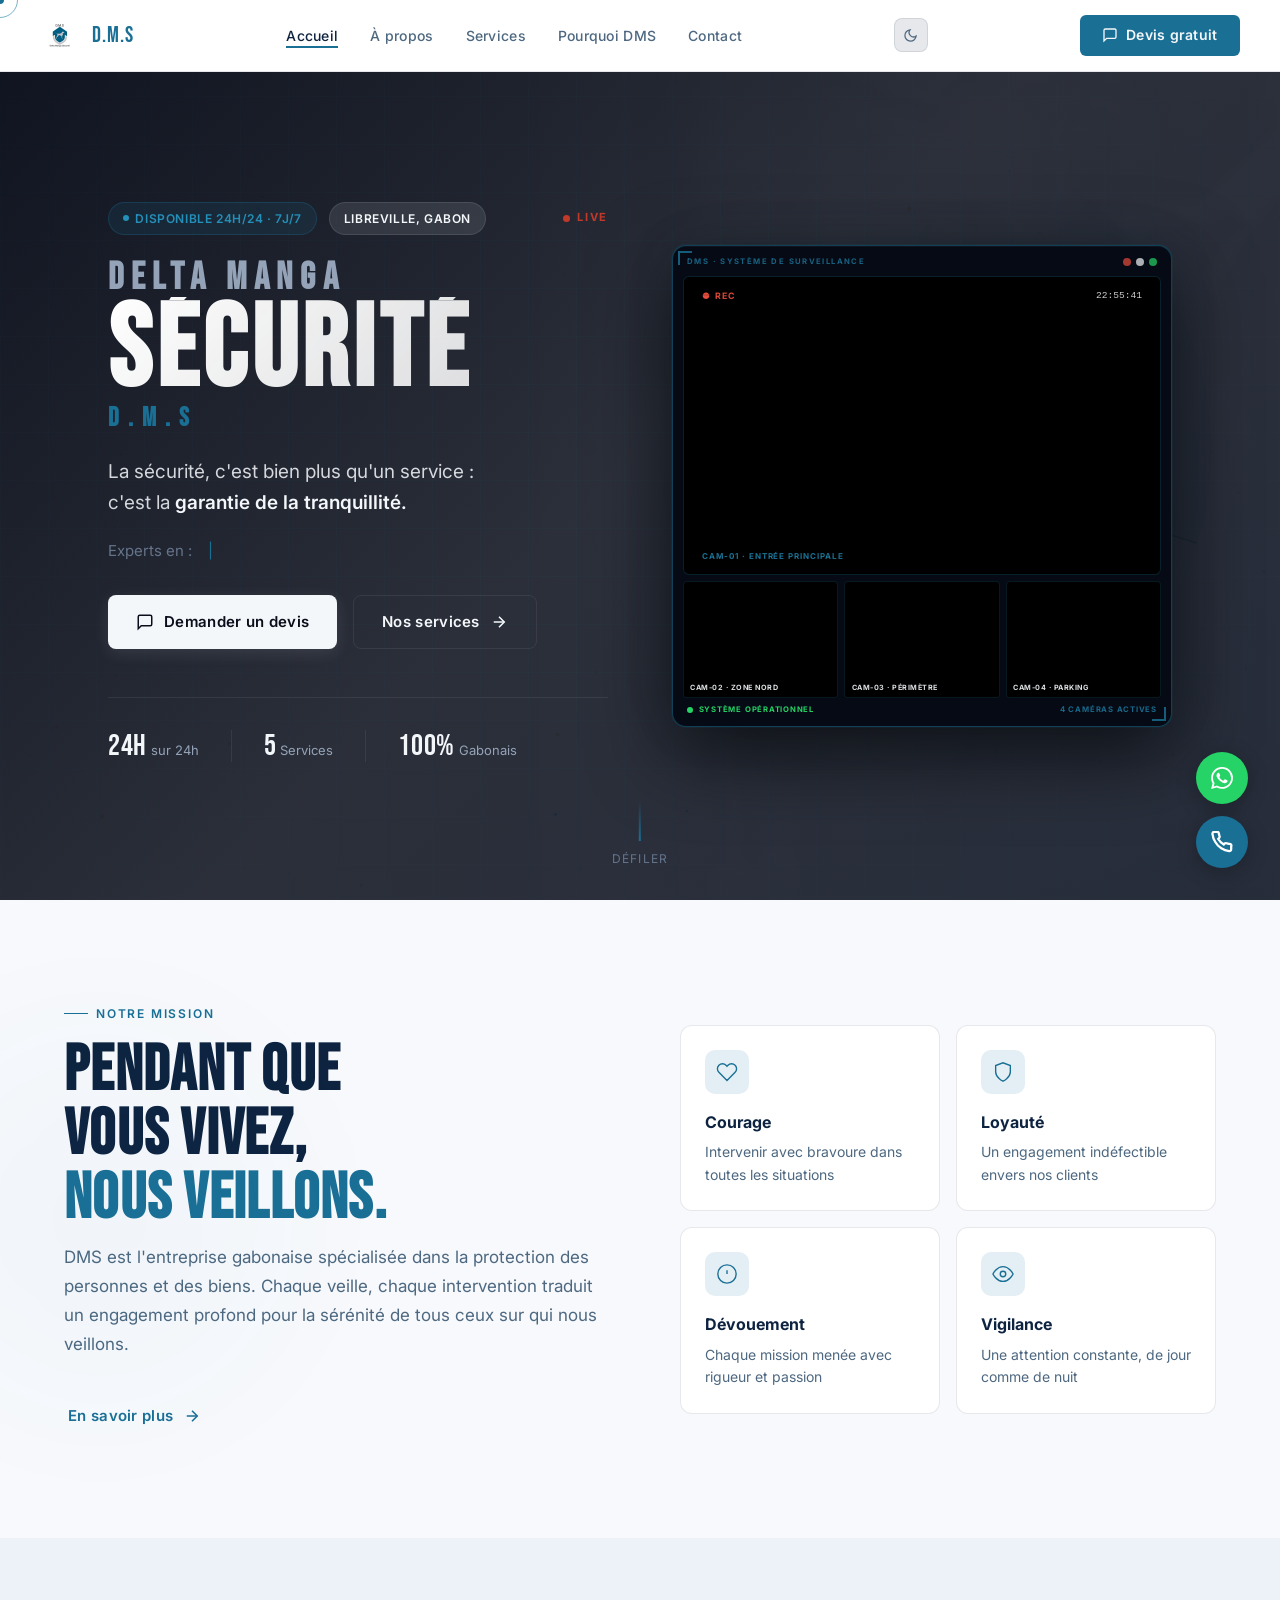
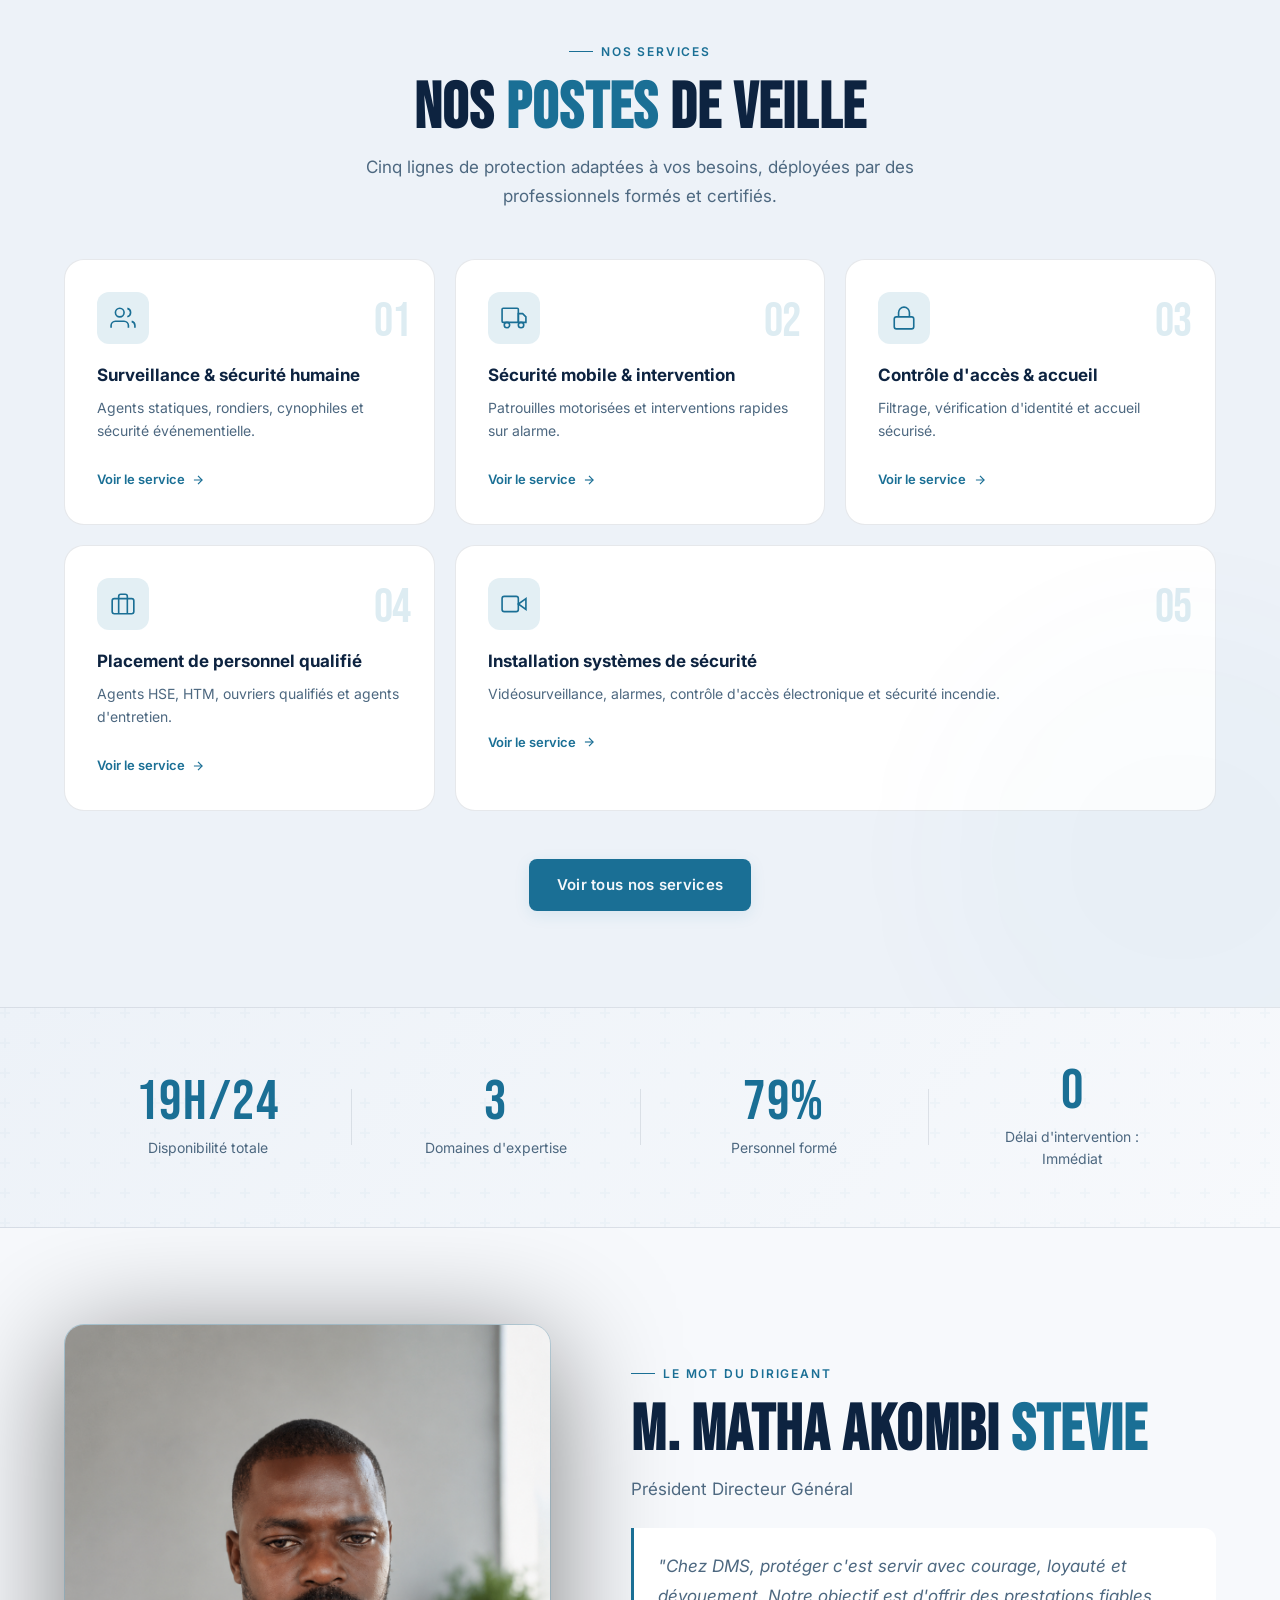
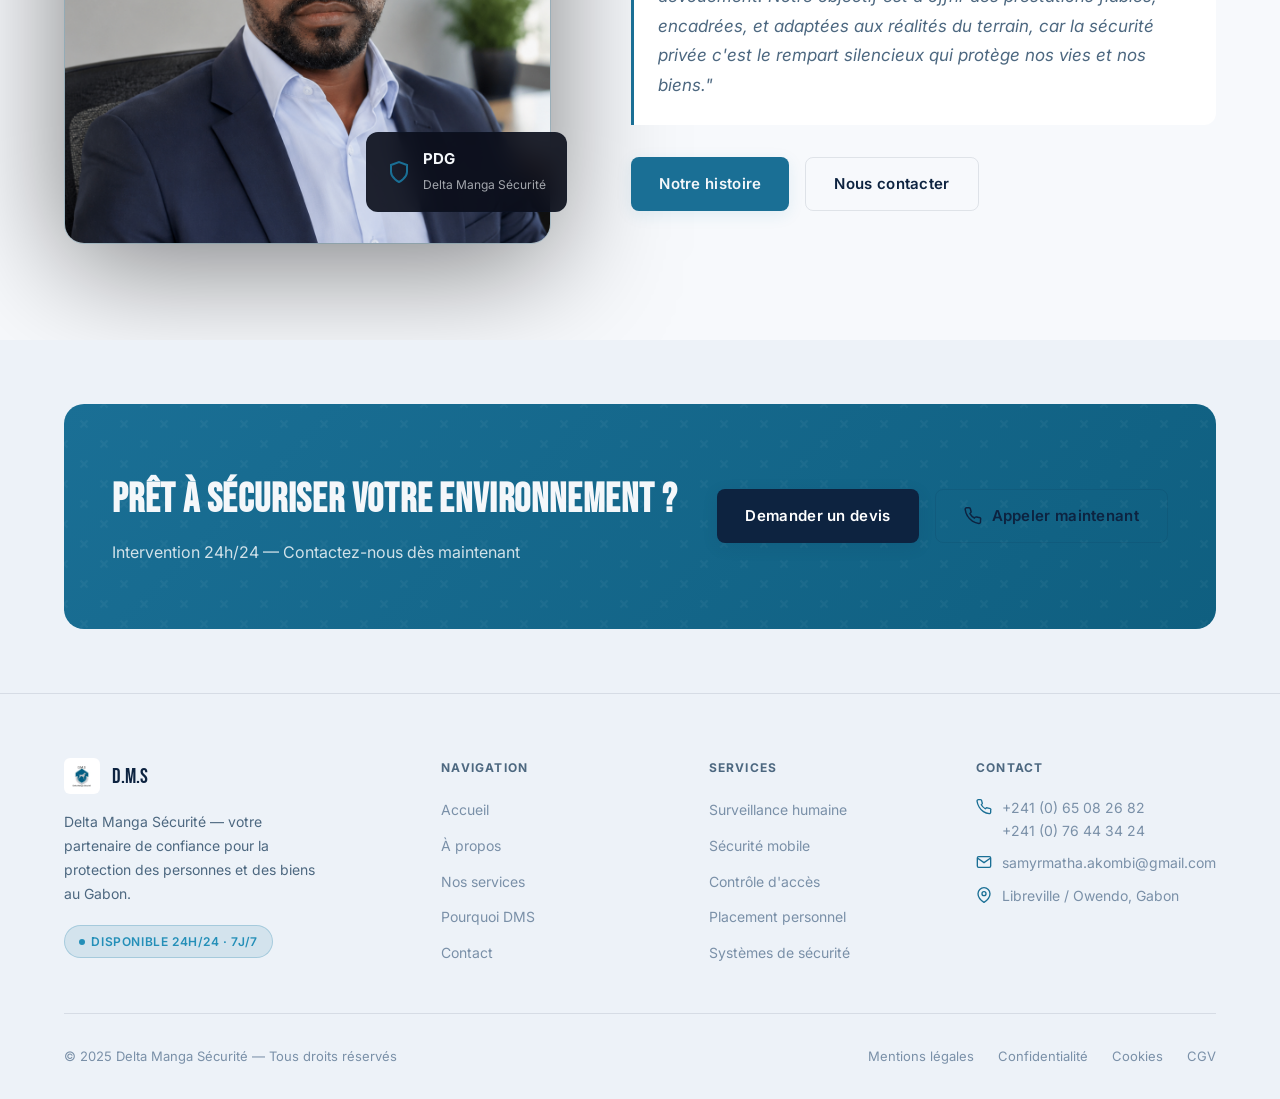
==== commit fca32b89: "Add SEO meta keywords to index.html" ====
--- a/index.html
+++ b/index.html
@@ -4,7 +4,7 @@
   <meta charset="UTF-8">
   <meta name="viewport" content="width=device-width, initial-scale=1.0">
   <meta name="description" content="Delta Manga Sécurité (DMS) — Votre partenaire sécurité au Gabon. Surveillance humaine, intervention mobile, contrôle d'accès, placement de personnel qualifié à Libreville. Disponible 24h/24.">
-  <meta name="keywords" content="sécurité gabon, gardiennage libreville, surveillance privée, DMS, Delta Manga Sécurité, sécurité entreprise gabon, agent de sécurité libreville, protection personnes biens gabon">
+  <meta name="keywords" content="Entreprise de sécurité, sécurité gabon, gardiennage libreville, surveillance privée, DMS, Delta Manga Sécurité, sécurité entreprise gabon, agent de sécurité libreville, protection personnes biens gabon , sécurité mobile gabon, contrôle d'accès gabon, placement personnel qualifié gabon, sécurité incendie gabon, vidéosurveillance gabon">
   <meta name="author" content="Delta Manga Sécurité">
   <title>Delta Manga Sécurité — Votre sécurité, notre préoccupation</title>
   <meta name="robots" content="index, follow">
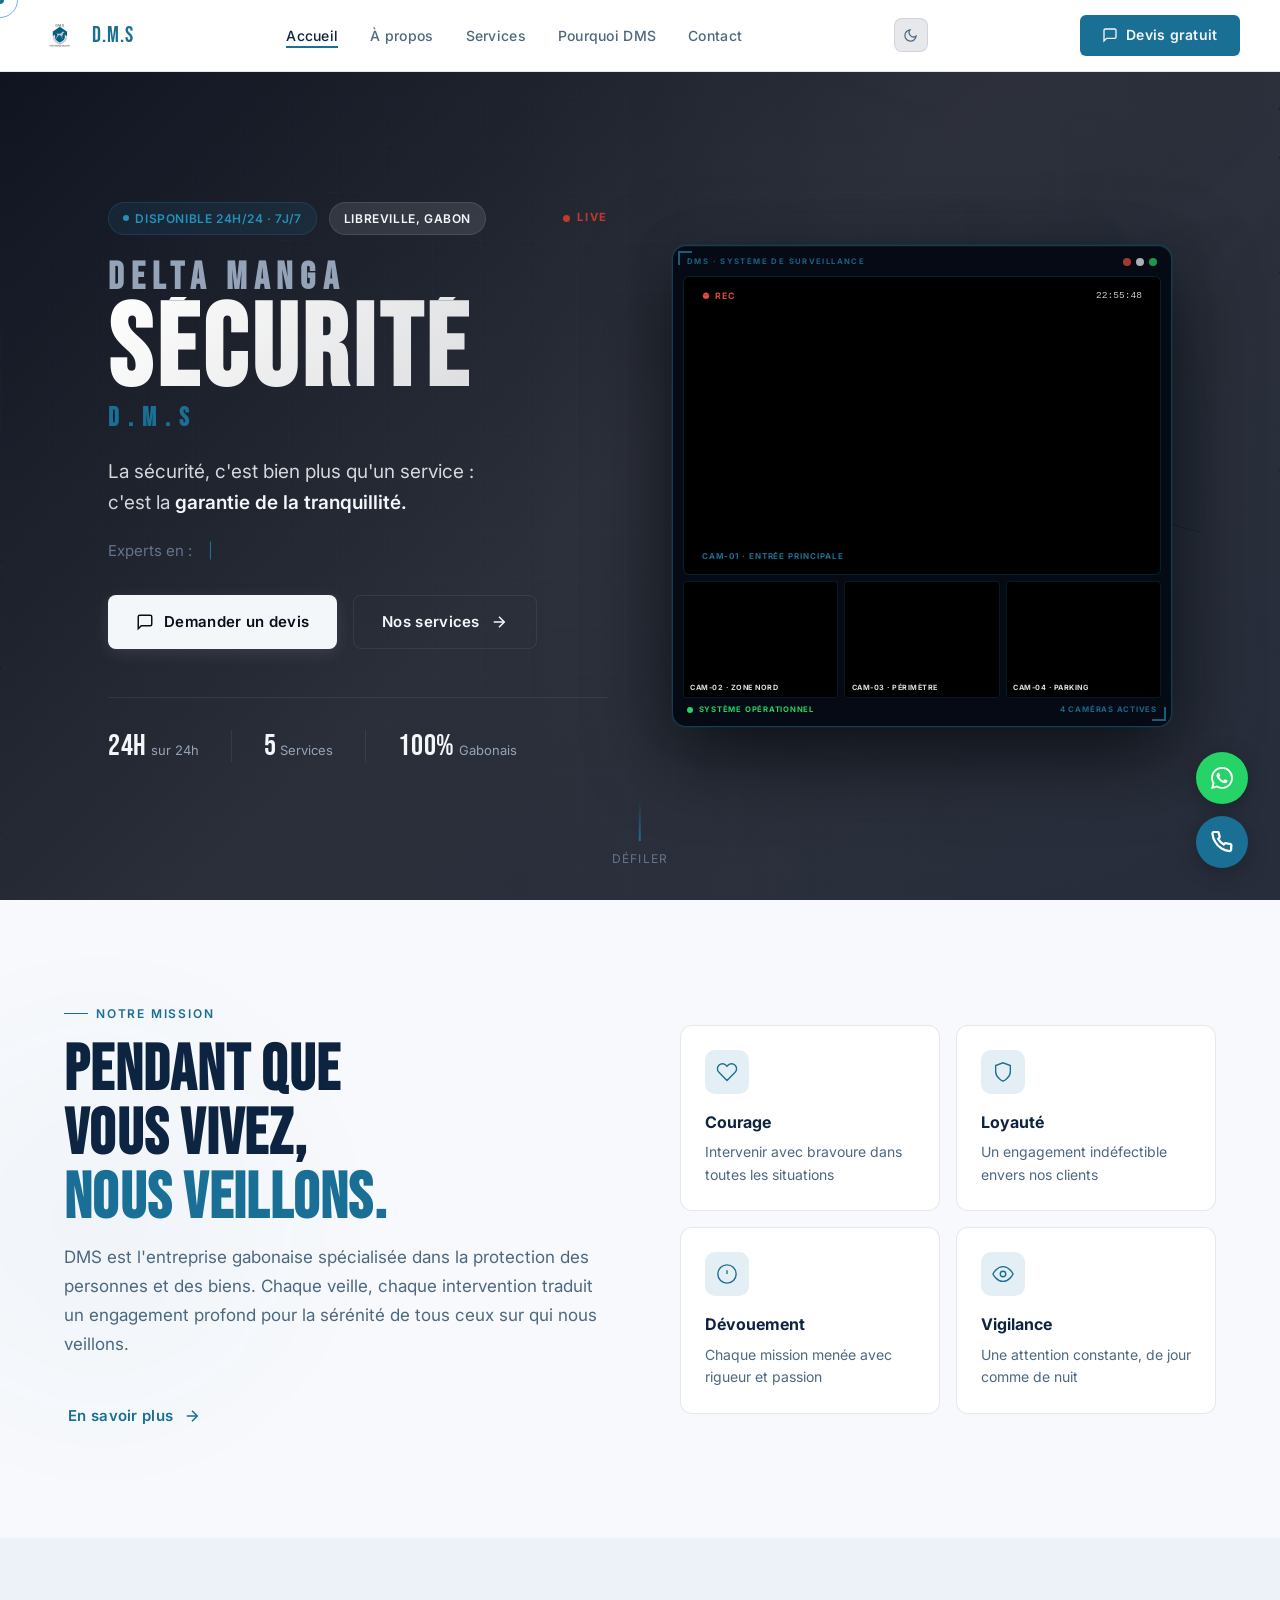
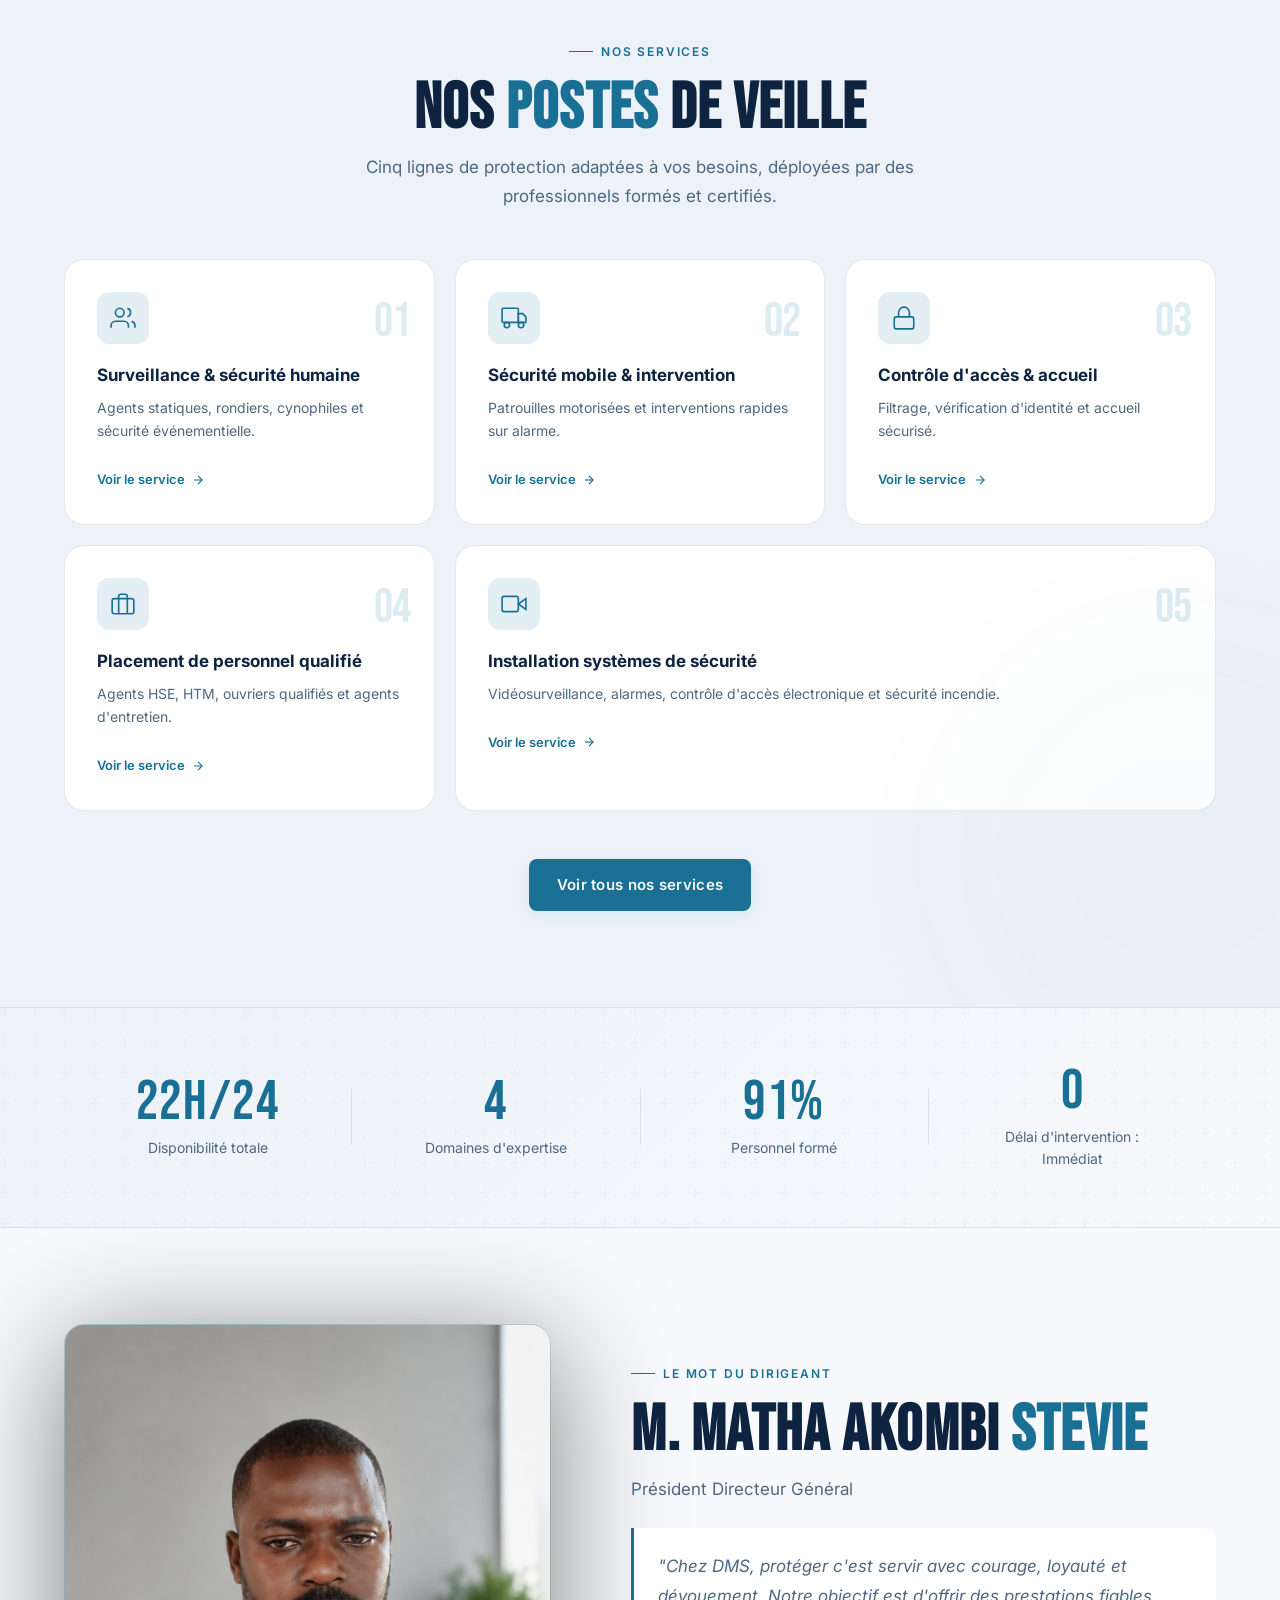
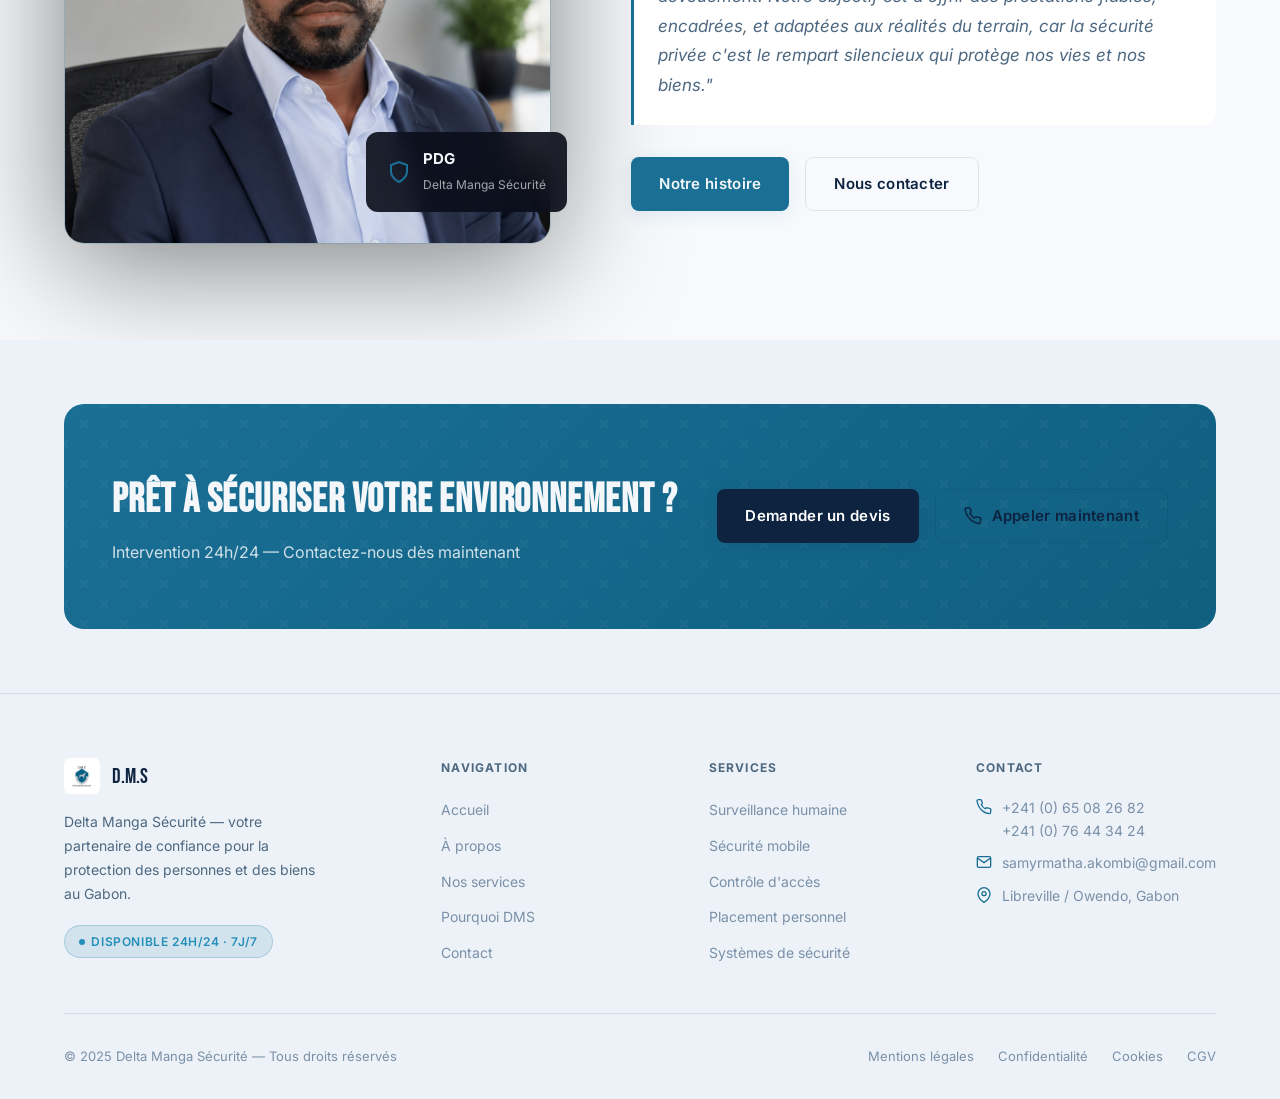
==== commit 6c8587ee: "Add a new feature to the index.html file that enhances user experience by improving navigation and a" ====
--- a/index.html
+++ b/index.html
@@ -4,7 +4,7 @@
   <meta charset="UTF-8">
   <meta name="viewport" content="width=device-width, initial-scale=1.0">
   <meta name="description" content="Delta Manga Sécurité (DMS) — Votre partenaire sécurité au Gabon. Surveillance humaine, intervention mobile, contrôle d'accès, placement de personnel qualifié à Libreville. Disponible 24h/24.">
-  <meta name="keywords" content="Entreprise de sécurité, sécurité gabon, gardiennage libreville, surveillance privée, DMS, Delta Manga Sécurité, sécurité entreprise gabon, agent de sécurité libreville, protection personnes biens gabon , sécurité mobile gabon, contrôle d'accès gabon, placement personnel qualifié gabon, sécurité incendie gabon, vidéosurveillance gabon">
+  <meta name="keywords" content="Entreprise de sécurité, sécurité gabon, gardiennage libreville, surveillance privée, DMS, Delta Manga Sécurité, sécurité entreprise gabon, agent de sécurité libreville, protection personnes biens gabon , sécurité mobile gabon, contrôle d'accès gabon, placement personnel qualifié gabon, sécurité incendie gabon, vidéosurveillance gabon , alarme gabon, sécurité événementielle gabon, sécurité privée gabon, sécurité 24h/24 gabon, sécurité libreville, sécurité gabon, sécurité gabonaise, sécurité gabonais, sécurité gabonais libreville, sécurité gabonais entreprise, sécurité gabonais société, sécurité gabonais services, sécurité gabonais professionnels, sécurité gabonais experts, sécurité gabonais fiable, sécurité gabonais efficace, sécurité gabonais rapide, sécurité gabonais intervention, sécurité gabonais surveillance, sécurité gabonais contrôle d'accès, sécurité gabonais placement personnel, sécurité gabonais systèmes de sécurité, sécurité gabonais vidéosurveillance, sécurité gabonais alarmes, sécurité gabonais incendie, sécurité gabonais événementielle, sécurité gabonais privée, sécurité gabonais entreprise, sécurité gabonais société, sécurité gabonais services, sécurité gabonais professionnels, sécurité gabonais experts, sécurité gabonais fiable, sécurité gabonais efficace, sécurité gabonais rapide, sécurité gabonais intervention, sécurité gabonais surveillance, sécurité gabonais contrôle d'accès, sécurité gabonais placement personnel, sécurité gabonais systèmes de sécurité, sécurité gabonais vidéosurveillance, sécurité gabonais alarmes, sécurité gabonais incendie, sécurité gabonais événementielle, sécurité gabonais privée, sécurité gabonais entreprise, sécurité gabonais société, sécurité gabonais services, sécurité gabonais professionnels, sécurité gabonais experts, sécurité gabonais fiable, sécurité gabonais efficace, sécurité gabonais rapide, sécurité gabonais intervention, sécurité gabonais surveillance, sécurité gabonais contrôle d'accès, sécurité gabonais placement personnel, sécurité gabonais systèmes de sécurité, sécurité gabonais vidéosurveillance, sécurité gabonais alarmes, sécurité gabonais incendie, sécurité gabonais événementielle, sécurité gabonais privée, sécurité gabonais entreprise, sécurité gabonais société, sécurité gabonais services, sécurité gabonais professionnels, sécurité gabonais experts, sécurité gabonais fiable, sécurité gabonais efficace, sécurité gabonais rapide, sécurité gabonais intervention, sécurité gabonais surveillance, sécurité gabonais contrôle d'accès, sécurité gabonais placement personnel, sécurité gabonais systèmes de sécurité, sécurité gabonais vidéosurveillance, sécurité gabonais alarmes, sécurité gabonais incendie, sécurité gabonais événementielle, sécurité gabonais privée, sécurité gabonais entreprise, sécurité gabonais société, sécurité gabonais services, sécurité gabonais professionnels, sécurité gabonais experts, sécurité gabonais fiable, sécurité gabonais efficace, sécurité gabonais rapide, sécurité gabonais intervention, sécurité gabonais surveillance, sécurité gabonais contrôle d'accès, sécurité gabonais placement personnel, sécurité gabonais systèmes de sécurité, sécurité gabonais vidéosurveillance, sécurité gabonais alarmes, sécurité gabonais incendie, sécurité gabonais événementielle, sécurité gabonais privée, sécurité gabonais entreprise, sécurité gabonais société, sécurité gabonais services, sécurité gabonais professionnels, sécurité gabonais experts, sécurité gabonais fiable, sécurité gabonais efficace, sécurité gabonais rapide, sécurité gabonais intervention, sécurité gabonais surveillance, sécurité gabonais contrôle d'accès, sécurité gabonais placement personnel, sécurité gabonais systèmes de sécurité, sécurité gabonais vidéosurveillance, sécurité gabonais alarmes, sécurité gabonais incendie, sécurité gabonais événementielle, sécurité gabonais privée, sécurité gabonais entreprise, sécurité gabonais société, sécurité gabonais services, sécurité gabonais professionnels, sécurité gabonais experts, sécurité gabonais fiable, sécurité gabonais efficace, sécurité gabonais rapide, sécurité gabonais intervention, sécurité gabon">
   <meta name="author" content="Delta Manga Sécurité">
   <title>Delta Manga Sécurité — Votre sécurité, notre préoccupation</title>
   <meta name="robots" content="index, follow">
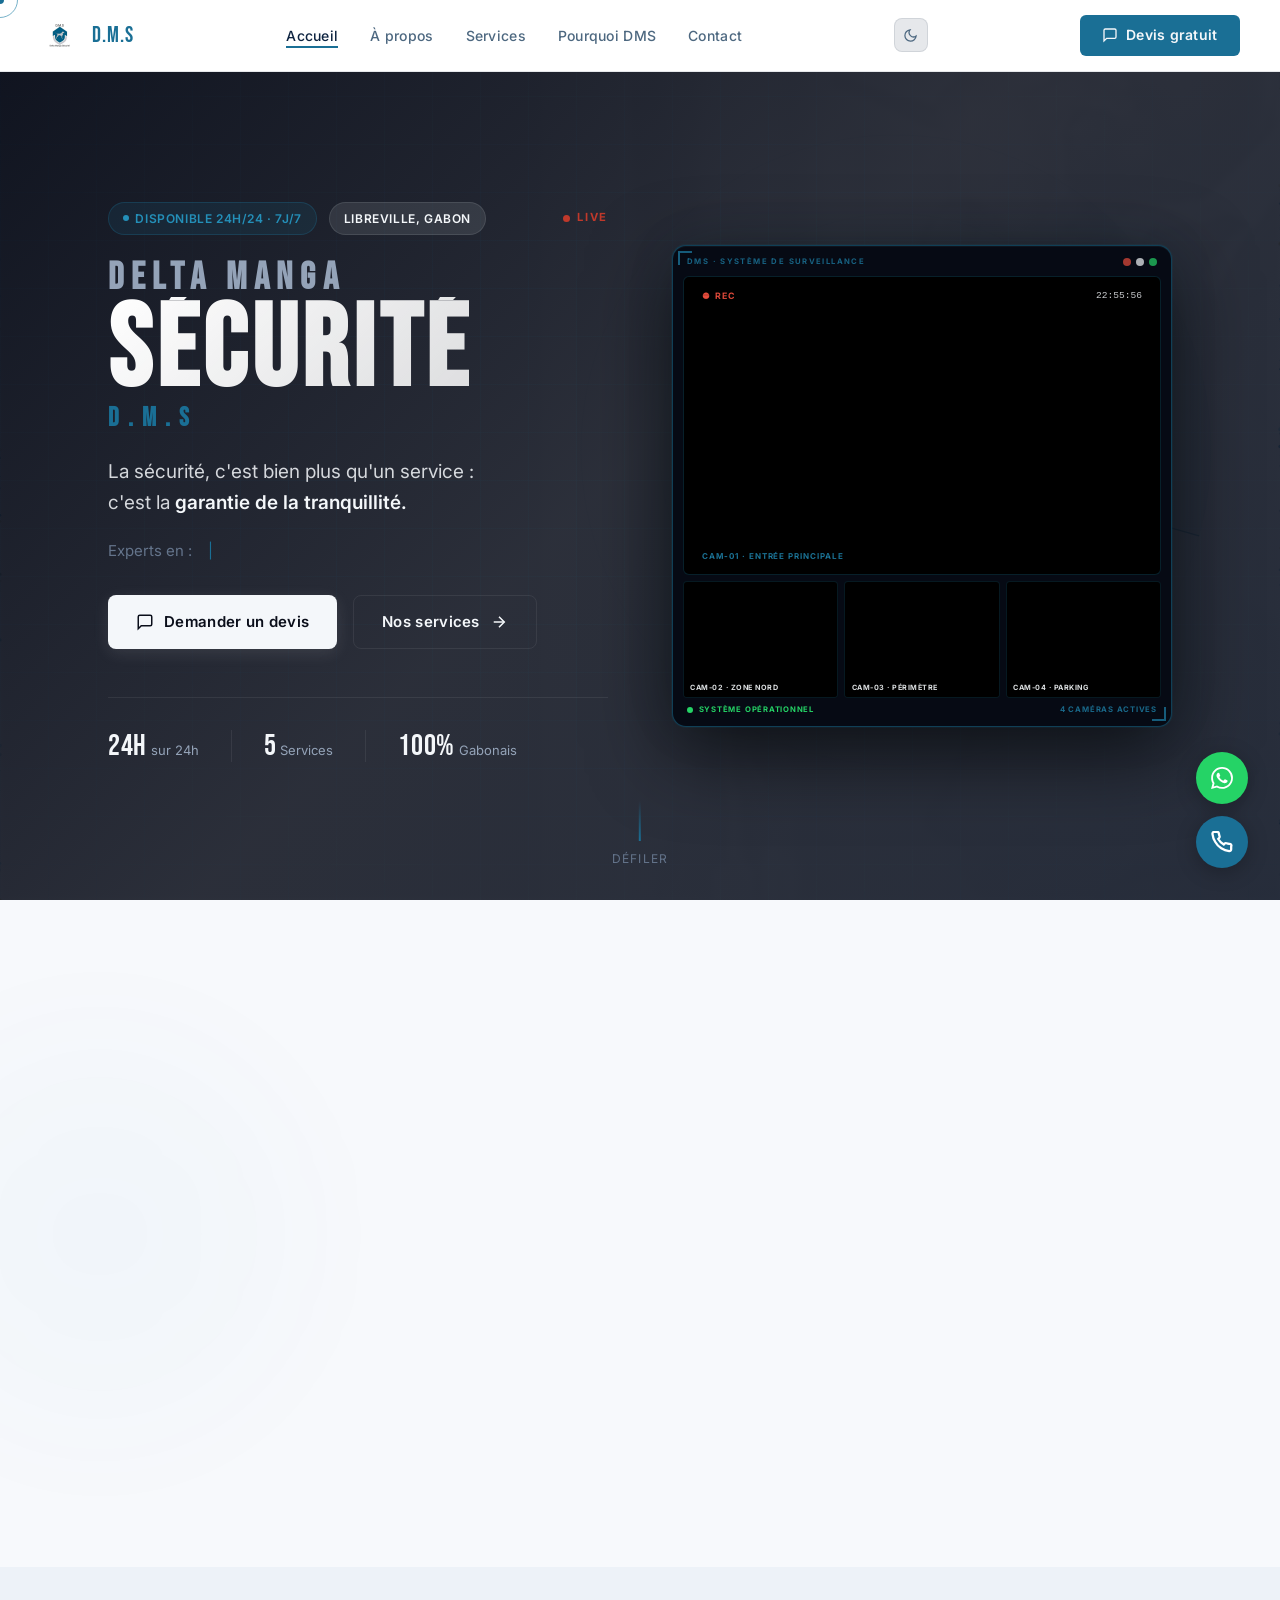
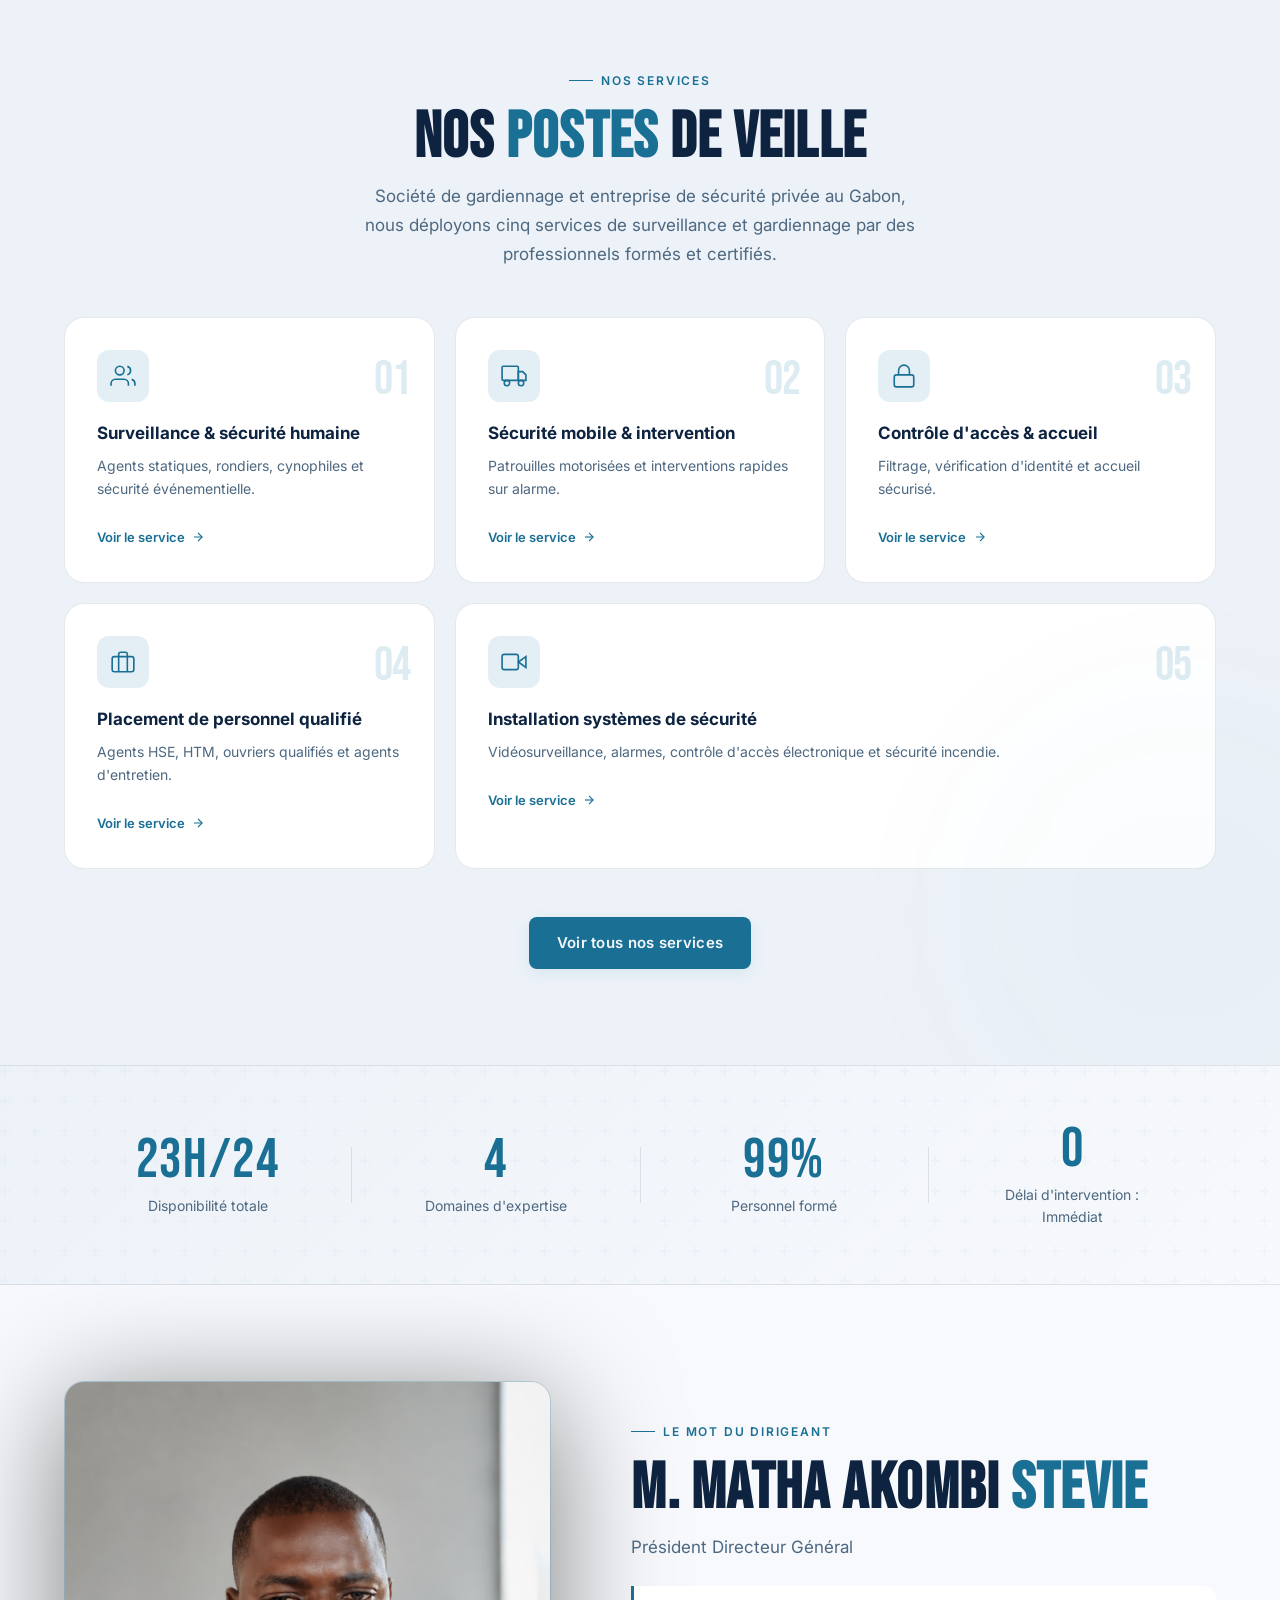
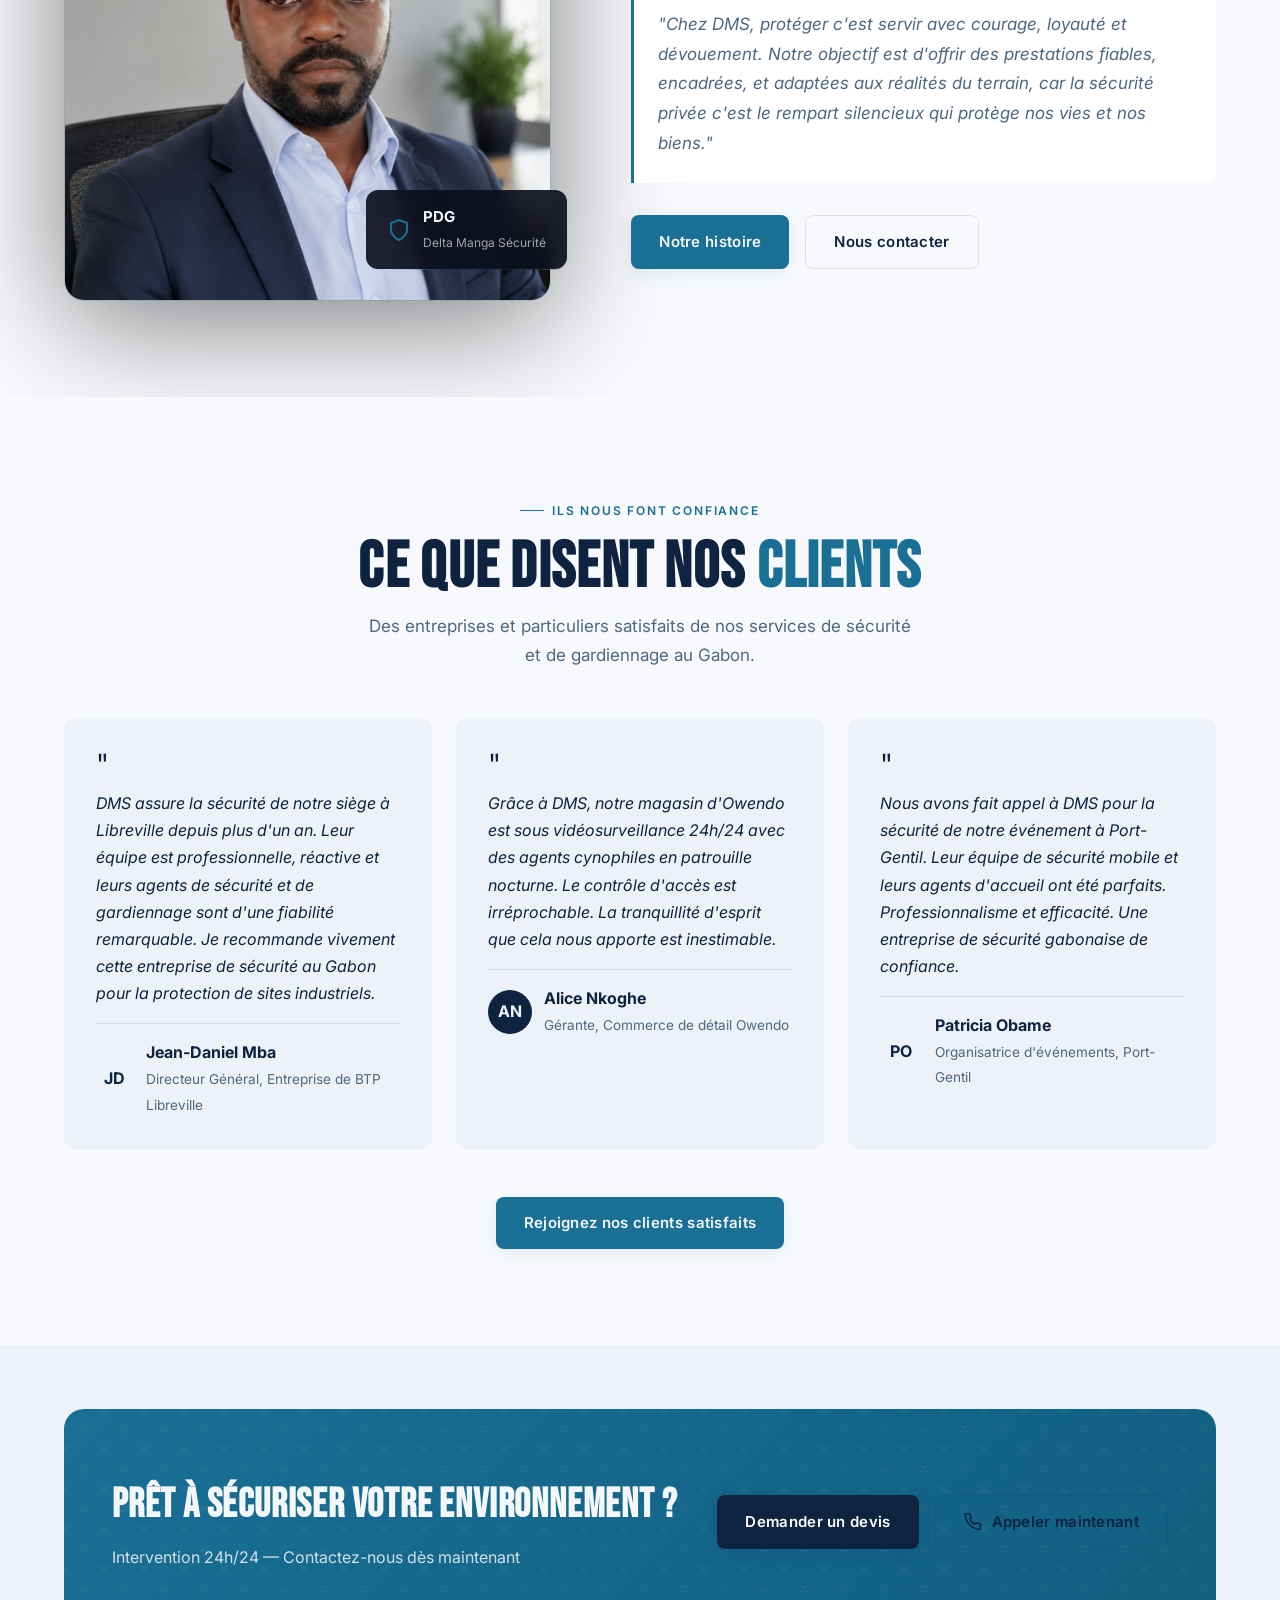
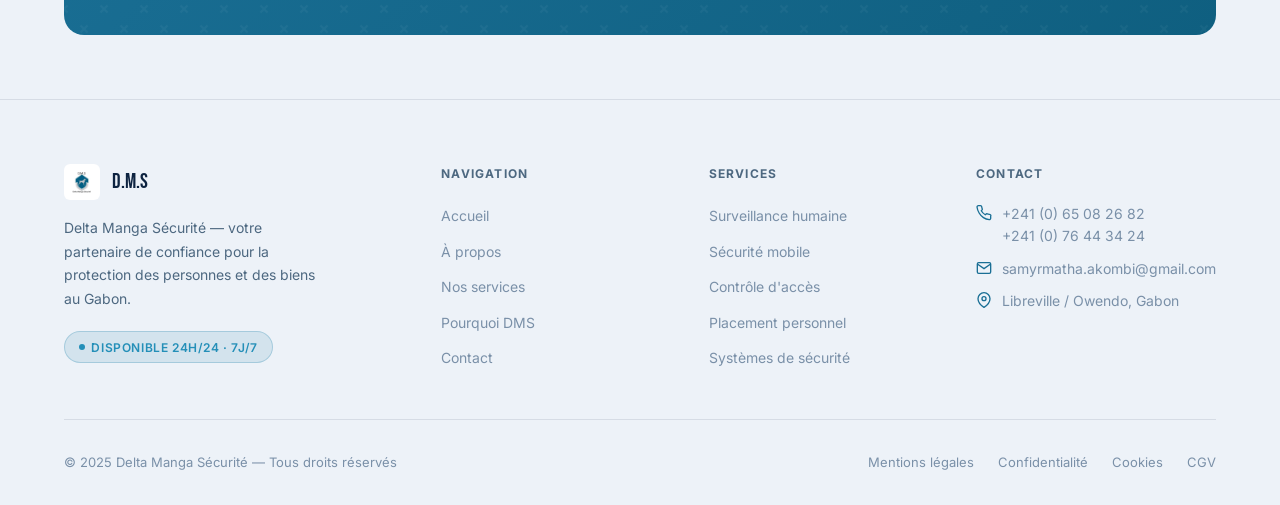
==== commit 0db153c5: "Add new features and update existing pages and components for improved user experience and functiona" ====
--- a/index.html
+++ b/index.html
@@ -3,12 +3,12 @@
 <head>
   <meta charset="UTF-8">
   <meta name="viewport" content="width=device-width, initial-scale=1.0">
-  <meta name="description" content="Delta Manga Sécurité (DMS) — Votre partenaire sécurité au Gabon. Surveillance humaine, intervention mobile, contrôle d'accès, placement de personnel qualifié à Libreville. Disponible 24h/24.">
-  <meta name="keywords" content="Entreprise de sécurité, sécurité gabon, gardiennage libreville, surveillance privée, DMS, Delta Manga Sécurité, sécurité entreprise gabon, agent de sécurité libreville, protection personnes biens gabon , sécurité mobile gabon, contrôle d'accès gabon, placement personnel qualifié gabon, sécurité incendie gabon, vidéosurveillance gabon , alarme gabon, sécurité événementielle gabon, sécurité privée gabon, sécurité 24h/24 gabon, sécurité libreville, sécurité gabon, sécurité gabonaise, sécurité gabonais, sécurité gabonais libreville, sécurité gabonais entreprise, sécurité gabonais société, sécurité gabonais services, sécurité gabonais professionnels, sécurité gabonais experts, sécurité gabonais fiable, sécurité gabonais efficace, sécurité gabonais rapide, sécurité gabonais intervention, sécurité gabonais surveillance, sécurité gabonais contrôle d'accès, sécurité gabonais placement personnel, sécurité gabonais systèmes de sécurité, sécurité gabonais vidéosurveillance, sécurité gabonais alarmes, sécurité gabonais incendie, sécurité gabonais événementielle, sécurité gabonais privée, sécurité gabonais entreprise, sécurité gabonais société, sécurité gabonais services, sécurité gabonais professionnels, sécurité gabonais experts, sécurité gabonais fiable, sécurité gabonais efficace, sécurité gabonais rapide, sécurité gabonais intervention, sécurité gabonais surveillance, sécurité gabonais contrôle d'accès, sécurité gabonais placement personnel, sécurité gabonais systèmes de sécurité, sécurité gabonais vidéosurveillance, sécurité gabonais alarmes, sécurité gabonais incendie, sécurité gabonais événementielle, sécurité gabonais privée, sécurité gabonais entreprise, sécurité gabonais société, sécurité gabonais services, sécurité gabonais professionnels, sécurité gabonais experts, sécurité gabonais fiable, sécurité gabonais efficace, sécurité gabonais rapide, sécurité gabonais intervention, sécurité gabonais surveillance, sécurité gabonais contrôle d'accès, sécurité gabonais placement personnel, sécurité gabonais systèmes de sécurité, sécurité gabonais vidéosurveillance, sécurité gabonais alarmes, sécurité gabonais incendie, sécurité gabonais événementielle, sécurité gabonais privée, sécurité gabonais entreprise, sécurité gabonais société, sécurité gabonais services, sécurité gabonais professionnels, sécurité gabonais experts, sécurité gabonais fiable, sécurité gabonais efficace, sécurité gabonais rapide, sécurité gabonais intervention, sécurité gabonais surveillance, sécurité gabonais contrôle d'accès, sécurité gabonais placement personnel, sécurité gabonais systèmes de sécurité, sécurité gabonais vidéosurveillance, sécurité gabonais alarmes, sécurité gabonais incendie, sécurité gabonais événementielle, sécurité gabonais privée, sécurité gabonais entreprise, sécurité gabonais société, sécurité gabonais services, sécurité gabonais professionnels, sécurité gabonais experts, sécurité gabonais fiable, sécurité gabonais efficace, sécurité gabonais rapide, sécurité gabonais intervention, sécurité gabonais surveillance, sécurité gabonais contrôle d'accès, sécurité gabonais placement personnel, sécurité gabonais systèmes de sécurité, sécurité gabonais vidéosurveillance, sécurité gabonais alarmes, sécurité gabonais incendie, sécurité gabonais événementielle, sécurité gabonais privée, sécurité gabonais entreprise, sécurité gabonais société, sécurité gabonais services, sécurité gabonais professionnels, sécurité gabonais experts, sécurité gabonais fiable, sécurité gabonais efficace, sécurité gabonais rapide, sécurité gabonais intervention, sécurité gabonais surveillance, sécurité gabonais contrôle d'accès, sécurité gabonais placement personnel, sécurité gabonais systèmes de sécurité, sécurité gabonais vidéosurveillance, sécurité gabonais alarmes, sécurité gabonais incendie, sécurité gabonais événementielle, sécurité gabonais privée, sécurité gabonais entreprise, sécurité gabonais société, sécurité gabonais services, sécurité gabonais professionnels, sécurité gabonais experts, sécurité gabonais fiable, sécurité gabonais efficace, sécurité gabonais rapide, sécurité gabonais intervention, sécurité gabon">
+  <meta name="description" content="Delta Manga Sécurité (DMS) — Entreprise de sécurité au Gabon, société de gardiennage et sécurité privée à Libreville. Surveillance et gardiennage, agent de sécurité, protection de sites industriels, sécurité événementielle. Disponible 24h/24.">
+  <meta name="keywords" content="entreprise de sécurité au gabon, société de gardiennage au gabon, sécurité privée au gabon, surveillance et gardiennage, agent de sécurité, protection de sites industriels, sécurité événementielle, DMS, Delta Manga Sécurité, gardiennage libreville, vidéosurveillance gabon">
   <meta name="author" content="Delta Manga Sécurité">
-  <title>Delta Manga Sécurité — Votre sécurité, notre préoccupation</title>
   <meta name="robots" content="index, follow">
   <meta name="revisit-after" content="7 days">
+  <title>Delta Manga Sécurité — Sécurité privée, gardiennage et sûreté au Gabon | DMS</title>
   <meta name="geo.region" content="GA">
   <meta name="geo.placename" content="Libreville, Gabon">
   <meta name="geo.position" content="0.3901;9.4544">
@@ -16,8 +16,8 @@
 
   <!-- Open Graph -->
   <meta property="og:type" content="website">
-  <meta property="og:title" content="Delta Manga Sécurité — Sécurité privée au Gabon">
-  <meta property="og:description" content="Surveillance humaine, intervention mobile, contrôle d'accès, placement de personnel. Entreprise de sécurité basée à Libreville, Gabon. Disponible 24h/24.">
+  <meta property="og:title" content="Delta Manga Sécurité — Sécurité privée et gardiennage au Gabon | DMS">
+  <meta property="og:description" content="Delta Manga Sécurité (DMS) — Entreprise de sécurité au Gabon, société de gardiennage et sécurité privée à Libreville. Surveillance et gardiennage, agent de sécurité, protection de sites industriels, sécurité événementielle. Disponible 24h/24.">
   <meta property="og:url" content="https://www.dms-gabon.com/">
   <meta property="og:image" content="https://www.dms-gabon.com/assets/img/og-image.jpg">
   <meta property="og:image:width" content="1200">
@@ -27,12 +27,118 @@
 
   <!-- Twitter Card -->
   <meta name="twitter:card" content="summary_large_image">
-  <meta name="twitter:title" content="Delta Manga Sécurité — Sécurité privée au Gabon">
-  <meta name="twitter:description" content="Surveillance humaine, intervention mobile, contrôle d'accès, placement de personnel. Disponible 24h/24 à Libreville, Gabon.">
+  <meta name="twitter:title" content="Delta Manga Sécurité — Sécurité privée au Gabon | DMS">
+  <meta name="twitter:description" content="Entreprise de sécurité au Gabon et société de gardiennage DMS. Agent de sécurité, surveillance, protection de sites industriels, sécurité événementielle à Libreville 24h/24.">
   <meta name="twitter:image" content="https://www.dms-gabon.com/assets/img/og-image.jpg">
 
   <link rel="canonical" href="https://www.dms-gabon.com/">
+  <link rel="alternate" hreflang="fr" href="https://www.dms-gabon.com/">
   <link rel="icon" type="image/png" href="assets/img/favicon.png">
+
+  <!-- JSON-LD Structured Data -->
+  <script type="application/ld+json">
+  {
+    "@context": "https://schema.org",
+    "@graph": [
+      {
+        "@type": "Organization",
+        "@id": "https://www.dms-gabon.com/#organization",
+        "name": "Delta Manga Sécurité",
+        "alternateName": "DMS",
+        "url": "https://www.dms-gabon.com/",
+        "logo": "https://www.dms-gabon.com/assets/img/logo-dms.jpg",
+        "description": "Delta Manga Sécurité (DMS) est une entreprise de sécurité au Gabon, société de gardiennage et sécurité privée. Surveillance et gardiennage, agent de sécurité, protection de sites industriels, sécurité événementielle, contrôle d'accès, placement de personnel qualifié.",
+        "address": { "@type": "PostalAddress", "addressLocality": "Libreville", "addressRegion": "Estuaire", "addressCountry": "GA" },
+        "geo": { "@type": "GeoCoordinates", "latitude": 0.3901, "longitude": 9.4544 },
+        "telephone": ["+24165082682", "+24176443424"],
+        "email": "samyrmatha.akombi@gmail.com",
+        "areaServed": ["Gabon", "Libreville", "Owendo"],
+        "sameAs": ["https://wa.me/24165082682"],
+        "contactPoint": [
+          { "@type": "ContactPoint", "telephone": "+24165082682", "contactType": "customer service", "availableLanguage": "French", "hoursAvailable": "Mo-Su 00:00-23:59" },
+          { "@type": "ContactPoint", "telephone": "+24176443424", "contactType": "emergency", "availableLanguage": "French", "hoursAvailable": "Mo-Su 00:00-23:59" },
+          { "@type": "ContactPoint", "contactType": "WhatsApp", "url": "https://wa.me/24165082682", "availableLanguage": "French" }
+        ],
+        "foundingDate": "2019",
+        "numberOfEmployees": { "@type": "QuantitativeValue", "value": "50" }
+      },
+      {
+        "@type": "WebSite",
+        "@id": "https://www.dms-gabon.com/#website",
+        "url": "https://www.dms-gabon.com/",
+        "name": "Delta Manga Sécurité — DMS Gabon",
+        "description": "Entreprise de sécurité et société de gardiennage au Gabon. Sécurité privée au Gabon : surveillance et gardiennage, agent de sécurité, protection de sites industriels, sécurité événementielle. Disponible 24h/24 à Libreville.",
+        "inLanguage": "fr-FR",
+        "publisher": { "@id": "https://www.dms-gabon.com/#organization" }
+      },
+      {
+        "@type": "LocalBusiness",
+        "@id": "https://www.dms-gabon.com/#localbusiness",
+        "name": "Delta Manga Sécurité",
+        "parentOrganization": { "@id": "https://www.dms-gabon.com/#organization" },
+        "url": "https://www.dms-gabon.com/",
+        "telephone": ["+24165082682", "+24176443424"],
+        "openingHours": "Mo-Su 00:00-23:59",
+        "priceRange": "$$",
+        "address": { "@type": "PostalAddress", "addressLocality": "Libreville", "addressRegion": "Estuaire", "addressCountry": "GA" },
+        "geo": { "@type": "GeoCoordinates", "latitude": 0.3901, "longitude": 9.4544 },
+        "image": "https://www.dms-gabon.com/assets/img/og-image.jpg",
+        "hasOfferCatalog": {
+          "@type": "OfferCatalog",
+          "name": "Services de sécurité au Gabon",
+          "itemListElement": [
+            { "@type": "Offer", "itemOffered": { "@type": "Service", "name": "Surveillance humaine et gardiennage — Gabon" } },
+            { "@type": "Offer", "itemOffered": { "@type": "Service", "name": "Sécurité mobile et intervention rapide — Libreville" } },
+            { "@type": "Offer", "itemOffered": { "@type": "Service", "name": "Contrôle d'accès et accueil sécurisé — Gabon" } },
+            { "@type": "Offer", "itemOffered": { "@type": "Service", "name": "Placement de personnel qualifié en sécurité" } },
+            { "@type": "Offer", "itemOffered": { "@type": "Service", "name": "Installation de systèmes de sécurité et vidéosurveillance" } }
+          ]
+        }
+      },
+      {
+        "@type": "BreadcrumbList",
+        "@id": "https://www.dms-gabon.com/#breadcrumb",
+        "itemListElement": [
+          { "@type": "ListItem", "position": 1, "name": "Accueil", "item": "https://www.dms-gabon.com/" }
+        ]
+      },
+      {
+        "@type": "Review",
+        "reviewBody": "DMS assure la sécurité de notre siège à Libreville depuis plus d'un an. Leur équipe est professionnelle, réactive et leurs agents de gardiennage sont d'une fiabilité remarquable.",
+        "author": { "@type": "Person", "name": "Jean-Daniel Mba" },
+        "itemReviewed": { "@type": "LocalBusiness", "@id": "https://www.dms-gabon.com/#localbusiness" },
+        "reviewRating": { "@type": "Rating", "ratingValue": "5", "bestRating": "5" }
+      },
+      {
+        "@type": "Review",
+        "reviewBody": "Grâce à DMS, notre établissement est sous vidéosurveillance avec une équipe réactive. Le contrôle d'accès est irréprochable.",
+        "author": { "@type": "Person", "name": "Alice Nkoghe" },
+        "itemReviewed": { "@type": "LocalBusiness", "@id": "https://www.dms-gabon.com/#localbusiness" },
+        "reviewRating": { "@type": "Rating", "ratingValue": "5", "bestRating": "5" }
+      },
+      {
+        "@type": "VideoObject",
+        "@id": "https://www.dms-gabon.com/#video1",
+        "name": "Delta Manga Sécurité — Système de surveillance et gardiennage au Gabon",
+        "description": "Présentation des services de sécurité privée de DMS au Gabon : surveillance humaine, sécurité mobile et vidéosurveillance.",
+        "thumbnailUrl": "https://www.dms-gabon.com/assets/img/og-image.jpg",
+        "contentUrl": "https://www.dms-gabon.com/assets/videos/video-1.mp4",
+        "uploadDate": "2026-01-01",
+        "duration": "PT1M",
+        "publisher": { "@type": "Organization", "@id": "https://www.dms-gabon.com/#organization" }
+      }
+    ]
+  }
+  </script>
+
+  <meta name="theme-color" content="#0b0e14">
+  <meta name="apple-mobile-web-app-capable" content="yes">
+  <meta name="apple-mobile-web-app-status-bar-style" content="black-translucent">
+  <meta name="apple-mobile-web-app-title" content="DMS Gabon">
+  <link rel="apple-touch-icon" href="assets/img/favicon.png">
+  <link rel="preconnect" href="https://fonts.googleapis.com">
+  <link rel="preconnect" href="https://fonts.gstatic.com" crossorigin>
+
   <link rel="stylesheet" href="css/style.css">
   <link rel="stylesheet" href="css/home.css">
 </head>
@@ -198,9 +304,10 @@
             Pendant que<br>vous vivez,<br><span>nous veillons.</span>
           </h2>
           <p class="section-subtitle">
-            DMS est l'entreprise gabonaise spécialisée dans la protection des personnes
-            et des biens. Chaque veille, chaque intervention traduit un engagement profond
-            pour la sérénité de tous ceux sur qui nous veillons.
+            DMS est une entreprise de sécurité au Gabon spécialisée dans la protection des
+            personnes et des biens — société de gardiennage de référence pour la surveillance
+            et le gardiennage à Libreville. Chaque veille, chaque intervention traduit un
+            engagement profond pour la sérénité de tous ceux sur qui nous veillons.
           </p>
           <a href="a-propos.html" class="btn btn-ghost mt-2">
             En savoir plus
@@ -259,8 +366,9 @@
         <p class="section-tag" style="justify-content:center">Nos services</p>
         <h2 class="section-title">Nos <span>postes</span> de veille</h2>
         <p class="section-subtitle">
-          Cinq lignes de protection adaptées à vos besoins,
-          déployées par des professionnels formés et certifiés.
+          Société de gardiennage et entreprise de sécurité privée au Gabon,
+          nous déployons cinq services de surveillance et gardiennage par des
+          professionnels formés et certifiés.
         </p>
       </div>
 
@@ -417,8 +525,50 @@
   </section>
 
   <!-- ═══════════════════════════════════════════════════
-       CTA FINAL
-  ════════════════════════════════════════════════════ -->
+        TÉMOIGNAGES
+   ════════════════════════════════════════════════════ -->
+  <section class="section-pad" style="background:var(--night)">
+    <div class="container">
+      <div class="text-center" data-reveal>
+        <p class="section-tag" style="justify-content:center">Ils nous font confiance</p>
+        <h2 class="section-title">Ce que disent nos <span>clients</span></h2>
+        <p class="section-subtitle">Des entreprises et particuliers satisfaits de nos services de sécurité et de gardiennage au Gabon.</p>
+      </div>
+      <div class="testimonials-grid mt-3" style="display:grid;grid-template-columns:repeat(auto-fit,minmax(300px,1fr));gap:1.5rem">
+        <div class="testimonial-card" data-reveal data-delay="100" style="background:var(--deep);padding:2rem;border-radius:var(--radius);position:relative">
+          <div style="color:var(--gold);font-size:2rem;line-height:1;margin-bottom:.5rem">"</div>
+          <p style="font-style:italic;margin-bottom:1rem;line-height:1.7">DMS assure la sécurité de notre siège à Libreville depuis plus d'un an. Leur équipe est professionnelle, réactive et leurs agents de sécurité et de gardiennage sont d'une fiabilité remarquable. Je recommande vivement cette entreprise de sécurité au Gabon pour la protection de sites industriels.</p>
+          <div style="display:flex;align-items:center;gap:.75rem;border-top:1px solid var(--border);padding-top:1rem">
+            <div style="width:44px;height:44px;border-radius:50%;background:var(--accent);display:flex;align-items:center;justify-content:center;font-weight:700;color:var(--white)">JD</div>
+            <div><strong>Jean-Daniel Mba</strong><br><span style="font-size:.85rem;color:var(--muted)">Directeur Général, Entreprise de BTP Libreville</span></div>
+          </div>
+        </div>
+        <div class="testimonial-card" data-reveal data-delay="200" style="background:var(--deep);padding:2rem;border-radius:var(--radius);position:relative">
+          <div style="color:var(--gold);font-size:2rem;line-height:1;margin-bottom:.5rem">"</div>
+          <p style="font-style:italic;margin-bottom:1rem;line-height:1.7">Grâce à DMS, notre magasin d'Owendo est sous vidéosurveillance 24h/24 avec des agents cynophiles en patrouille nocturne. Le contrôle d'accès est irréprochable. La tranquillité d'esprit que cela nous apporte est inestimable.</p>
+          <div style="display:flex;align-items:center;gap:.75rem;border-top:1px solid var(--border);padding-top:1rem">
+            <div style="width:44px;height:44px;border-radius:50%;background:var(--gold);display:flex;align-items:center;justify-content:center;font-weight:700;color:var(--deep)">AN</div>
+            <div><strong>Alice Nkoghe</strong><br><span style="font-size:.85rem;color:var(--muted)">Gérante, Commerce de détail Owendo</span></div>
+          </div>
+        </div>
+        <div class="testimonial-card" data-reveal data-delay="300" style="background:var(--deep);padding:2rem;border-radius:var(--radius);position:relative">
+          <div style="color:var(--gold);font-size:2rem;line-height:1;margin-bottom:.5rem">"</div>
+          <p style="font-style:italic;margin-bottom:1rem;line-height:1.7">Nous avons fait appel à DMS pour la sécurité de notre événement à Port-Gentil. Leur équipe de sécurité mobile et leurs agents d'accueil ont été parfaits. Professionnalisme et efficacité. Une entreprise de sécurité gabonaise de confiance.</p>
+          <div style="display:flex;align-items:center;gap:.75rem;border-top:1px solid var(--border);padding-top:1rem">
+            <div style="width:44px;height:44px;border-radius:50%;background:var(--accent);display:flex;align-items:center;justify-content:center;font-weight:700;color:var(--white)">PO</div>
+            <div><strong>Patricia Obame</strong><br><span style="font-size:.85rem;color:var(--muted)">Organisatrice d'événements, Port-Gentil</span></div>
+          </div>
+        </div>
+      </div>
+      <div class="text-center mt-3" data-reveal>
+        <a href="contact.html" class="btn btn-primary">Rejoignez nos clients satisfaits</a>
+      </div>
+    </div>
+  </section>
+
+  <!-- ═══════════════════════════════════════════════════
+        CTA FINAL
+   ════════════════════════════════════════════════════ -->
   <section class="section-pad-sm" style="background:var(--deep)">
     <div class="container">
       <div class="cta-banner" data-reveal>
